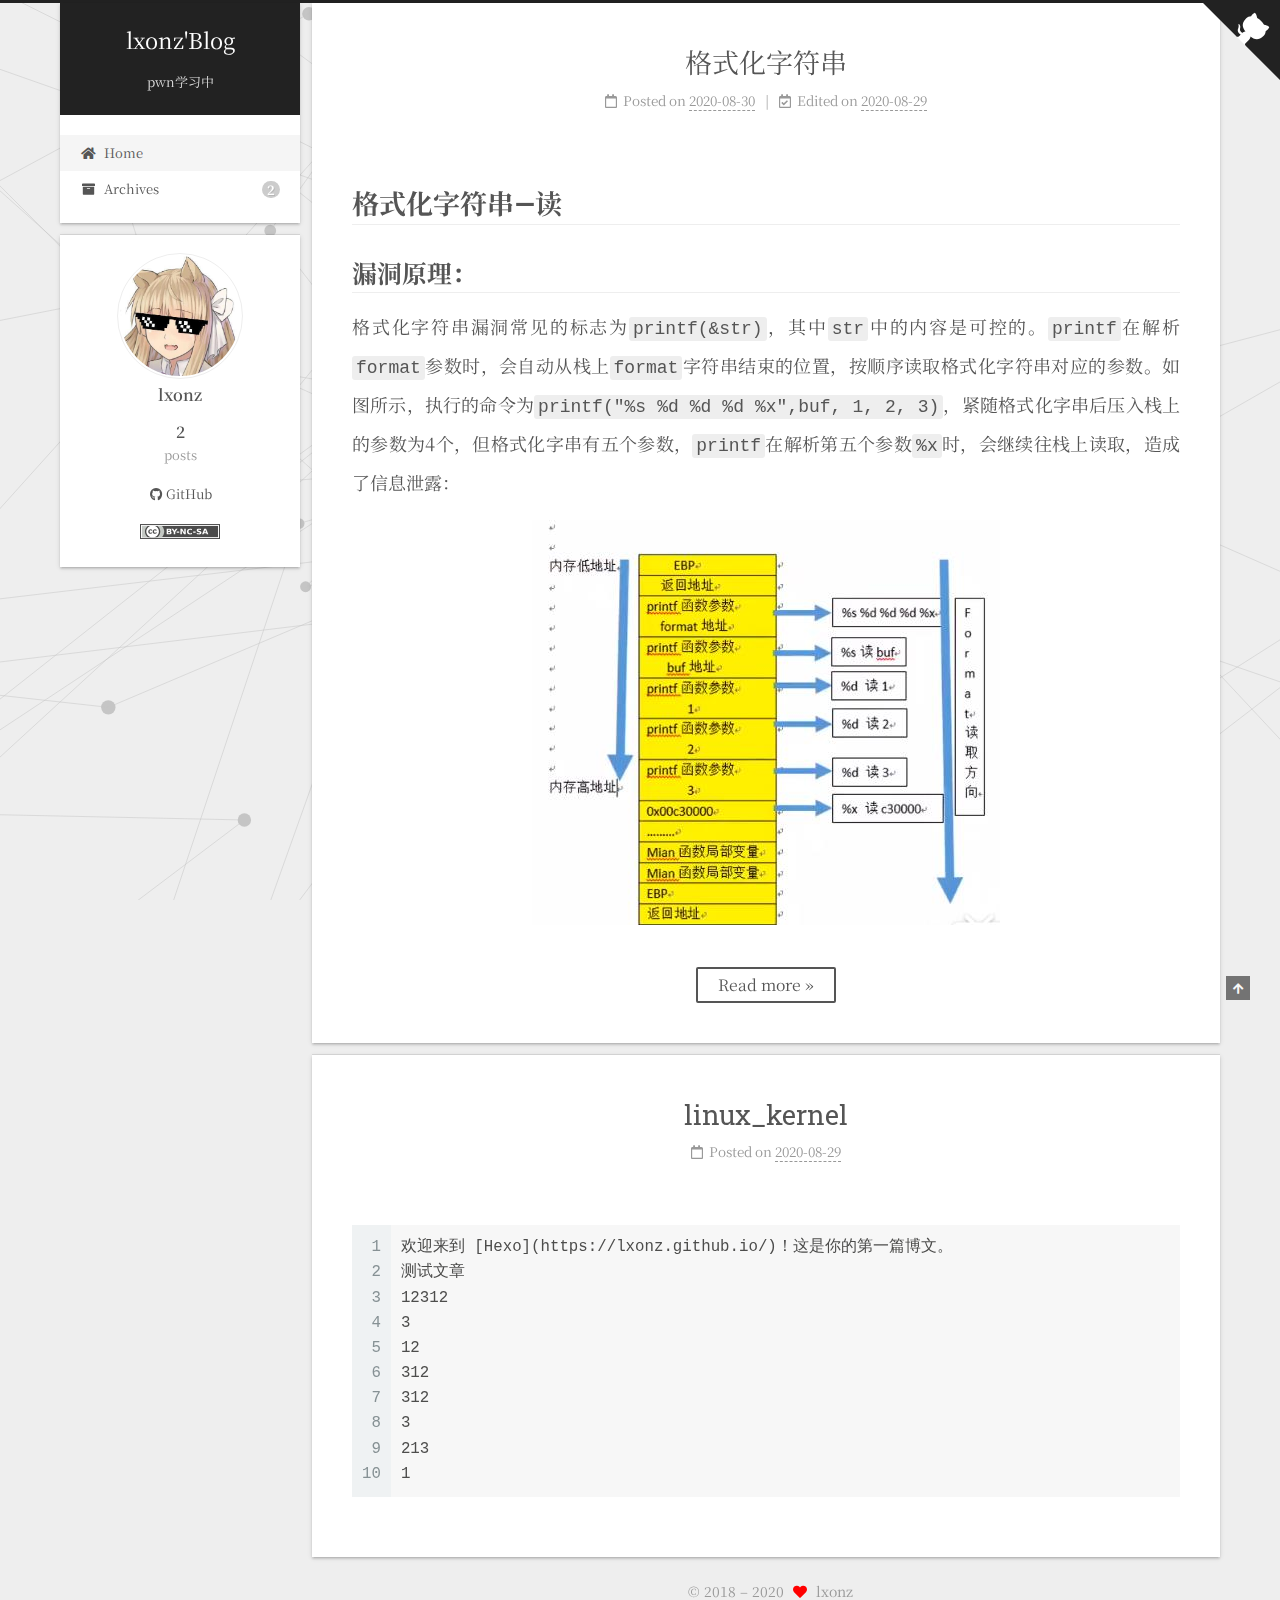
==== index.html @ 4bbb8d9d "Site updated: 2020-08-29 18:21:33" ====
<!DOCTYPE html>
<html lang="en">
<head>
  <meta charset="UTF-8">
<meta name="viewport" content="width=device-width, initial-scale=1, maximum-scale=2">
<meta name="theme-color" content="#222">
<meta name="generator" content="Hexo 5.1.1">
  <link rel="apple-touch-icon" sizes="180x180" href="/images/apple-touch-icon-next.png">
  <link rel="icon" type="image/png" sizes="32x32" href="/images/favicon-32x32-next.png">
  <link rel="icon" type="image/png" sizes="16x16" href="/images/favicon-16x16-next.png">
  <link rel="mask-icon" href="/images/logo.svg" color="#222">

<link rel="stylesheet" href="/css/main.css">

<link rel="stylesheet" href="https://fonts.loli.net/css?family=Noto Serif SC:300,300italic,400,400italic,700,700italic|Roboto Slab:300,300italic,400,400italic,700,700italic|PT Mono:300,300italic,400,400italic,700,700italic&display=swap&subset=latin,latin-ext">
<link rel="stylesheet" href="/lib/font-awesome/css/all.min.css">

<script id="hexo-configurations">
    var NexT = window.NexT || {};
    var CONFIG = {"hostname":"lxonz.github.io","root":"/","scheme":"Gemini","version":"7.8.0","exturl":false,"sidebar":{"position":"left","display":"post","padding":18,"offset":12,"onmobile":false},"copycode":{"enable":false,"show_result":false,"style":null},"back2top":{"enable":true,"sidebar":false,"scrollpercent":false},"bookmark":{"enable":false,"color":"#222","save":"auto"},"fancybox":false,"mediumzoom":false,"lazyload":false,"pangu":false,"comments":{"style":"tabs","active":null,"storage":true,"lazyload":false,"nav":null},"algolia":{"hits":{"per_page":10},"labels":{"input_placeholder":"Search for Posts","hits_empty":"We didn't find any results for the search: ${query}","hits_stats":"${hits} results found in ${time} ms"}},"localsearch":{"enable":false,"trigger":"auto","top_n_per_article":1,"unescape":false,"preload":false},"motion":{"enable":true,"async":false,"transition":{"post_block":"fadeIn","post_header":"slideDownIn","post_body":"slideDownIn","coll_header":"slideLeftIn","sidebar":"slideUpIn"}}};
  </script>

  <meta property="og:type" content="website">
<meta property="og:title" content="lxonz&#39;Blog">
<meta property="og:url" content="https://lxonz.github.io/index.html">
<meta property="og:site_name" content="lxonz&#39;Blog">
<meta property="og:locale" content="en_US">
<meta property="article:author" content="lxonz">
<meta name="twitter:card" content="summary">

<link rel="canonical" href="https://lxonz.github.io/">


<script id="page-configurations">
  // https://hexo.io/docs/variables.html
  CONFIG.page = {
    sidebar: "",
    isHome : true,
    isPost : false,
    lang   : 'en'
  };
</script>

  <title>lxonz'Blog</title>
  






  <noscript>
  <style>
  .use-motion .brand,
  .use-motion .menu-item,
  .sidebar-inner,
  .use-motion .post-block,
  .use-motion .pagination,
  .use-motion .comments,
  .use-motion .post-header,
  .use-motion .post-body,
  .use-motion .collection-header { opacity: initial; }

  .use-motion .site-title,
  .use-motion .site-subtitle {
    opacity: initial;
    top: initial;
  }

  .use-motion .logo-line-before i { left: initial; }
  .use-motion .logo-line-after i { right: initial; }
  </style>
</noscript>

</head>

<body itemscope itemtype="http://schema.org/WebPage">
  <div class="container use-motion">
    <div class="headband"></div>

    <header class="header" itemscope itemtype="http://schema.org/WPHeader">
      <div class="header-inner"><div class="site-brand-container">
  <div class="site-nav-toggle">
    <div class="toggle" aria-label="Toggle navigation bar">
      <span class="toggle-line toggle-line-first"></span>
      <span class="toggle-line toggle-line-middle"></span>
      <span class="toggle-line toggle-line-last"></span>
    </div>
  </div>

  <div class="site-meta">

    <a href="/" class="brand" rel="start">
      <span class="logo-line-before"><i></i></span>
      <h1 class="site-title">lxonz'Blog</h1>
      <span class="logo-line-after"><i></i></span>
    </a>
      <p class="site-subtitle" itemprop="description">pwn学习中</p>
  </div>

  <div class="site-nav-right">
    <div class="toggle popup-trigger">
    </div>
  </div>
</div>




<nav class="site-nav">
  <ul id="menu" class="main-menu menu">
        <li class="menu-item menu-item-home">

    <a href="/" rel="section"><i class="fa fa-home fa-fw"></i>Home</a>

  </li>
        <li class="menu-item menu-item-archives">

    <a href="/archives/" rel="section"><i class="fa fa-archive fa-fw"></i>Archives<span class="badge">2</span></a>

  </li>
  </ul>
</nav>




</div>
    </header>

    
  <div class="back-to-top">
    <i class="fa fa-arrow-up"></i>
    <span>0%</span>
  </div>
  <div class="reading-progress-bar"></div>

  <a href="https://github.com/lxonz" class="github-corner" title="Follow me on GitHub" aria-label="Follow me on GitHub" rel="noopener" target="_blank"><svg width="80" height="80" viewBox="0 0 250 250" aria-hidden="true"><path d="M0,0 L115,115 L130,115 L142,142 L250,250 L250,0 Z"></path><path d="M128.3,109.0 C113.8,99.7 119.0,89.6 119.0,89.6 C122.0,82.7 120.5,78.6 120.5,78.6 C119.2,72.0 123.4,76.3 123.4,76.3 C127.3,80.9 125.5,87.3 125.5,87.3 C122.9,97.6 130.6,101.9 134.4,103.2" fill="currentColor" style="transform-origin: 130px 106px;" class="octo-arm"></path><path d="M115.0,115.0 C114.9,115.1 118.7,116.5 119.8,115.4 L133.7,101.6 C136.9,99.2 139.9,98.4 142.2,98.6 C133.8,88.0 127.5,74.4 143.8,58.0 C148.5,53.4 154.0,51.2 159.7,51.0 C160.3,49.4 163.2,43.6 171.4,40.1 C171.4,40.1 176.1,42.5 178.8,56.2 C183.1,58.6 187.2,61.8 190.9,65.4 C194.5,69.0 197.7,73.2 200.1,77.6 C213.8,80.2 216.3,84.9 216.3,84.9 C212.7,93.1 206.9,96.0 205.4,96.6 C205.1,102.4 203.0,107.8 198.3,112.5 C181.9,128.9 168.3,122.5 157.7,114.1 C157.9,116.9 156.7,120.9 152.7,124.9 L141.0,136.5 C139.8,137.7 141.6,141.9 141.8,141.8 Z" fill="currentColor" class="octo-body"></path></svg></a>


    <main class="main">
      <div class="main-inner">
        <div class="content-wrap">
          

          <div class="content index posts-expand">
            
      
  
  
  <article itemscope itemtype="http://schema.org/Article" class="post-block" lang="en">
    <link itemprop="mainEntityOfPage" href="https://lxonz.github.io/2020/08/30/%E6%A0%BC%E5%BC%8F%E5%8C%96%E5%AD%97%E7%AC%A6%E4%B8%B2/">

    <span hidden itemprop="author" itemscope itemtype="http://schema.org/Person">
      <meta itemprop="image" content="/images/lxonz.png">
      <meta itemprop="name" content="lxonz">
      <meta itemprop="description" content="">
    </span>

    <span hidden itemprop="publisher" itemscope itemtype="http://schema.org/Organization">
      <meta itemprop="name" content="lxonz'Blog">
    </span>
      <header class="post-header">
        <h2 class="post-title" itemprop="name headline">
          
            <a href="/2020/08/30/%E6%A0%BC%E5%BC%8F%E5%8C%96%E5%AD%97%E7%AC%A6%E4%B8%B2/" class="post-title-link" itemprop="url">格式化字符串</a>
        </h2>

        <div class="post-meta">
            <span class="post-meta-item">
              <span class="post-meta-item-icon">
                <i class="far fa-calendar"></i>
              </span>
              <span class="post-meta-item-text">Posted on</span>

              <time title="Created: 2020-08-30 03:29:11" itemprop="dateCreated datePublished" datetime="2020-08-30T03:29:11+08:00">2020-08-30</time>
            </span>
              <span class="post-meta-item">
                <span class="post-meta-item-icon">
                  <i class="far fa-calendar-check"></i>
                </span>
                <span class="post-meta-item-text">Edited on</span>
                <time title="Modified: 2020-08-29 18:19:41" itemprop="dateModified" datetime="2020-08-29T18:19:41+08:00">2020-08-29</time>
              </span>

          

        </div>
      </header>

    
    
    
    <div class="post-body" itemprop="articleBody">

      
          <h1 id="格式化字符串—读"><a href="#格式化字符串—读" class="headerlink" title="格式化字符串—读"></a>格式化字符串—读</h1><h2 id="漏洞原理："><a href="#漏洞原理：" class="headerlink" title="漏洞原理："></a>漏洞原理：</h2><p>格式化字符串漏洞常见的标志为<code>printf(&amp;str)</code>，其中<code>str</code>中的内容是可控的。<code>printf</code>在解析<code>format</code>参数时，会自动从栈上<code>format</code>字符串结束的位置，按顺序读取格式化字符串对应的参数。如图所示，执行的命令为<code>printf(&quot;%s %d %d %d %x&quot;,buf, 1, 2, 3)</code>，紧随格式化字串后压入栈上的参数为4个，但格式化字串有五个参数，<code>printf</code>在解析第五个参数<code>%x</code>时，会继续往栈上读取，造成了信息泄露：</p>
<img src="/2020/08/30/%E6%A0%BC%E5%BC%8F%E5%8C%96%E5%AD%97%E7%AC%A6%E4%B8%B2/tupian.jpg" class title="This is an test image">
          <!--noindex-->
            <div class="post-button">
              <a class="btn" href="/2020/08/30/%E6%A0%BC%E5%BC%8F%E5%8C%96%E5%AD%97%E7%AC%A6%E4%B8%B2/#more" rel="contents">
                Read more &raquo;
              </a>
            </div>
          <!--/noindex-->
        
      
    </div>

    
    
    
      <footer class="post-footer">
        <div class="post-eof"></div>
      </footer>
  </article>
  
  
  

      
  
  
  <article itemscope itemtype="http://schema.org/Article" class="post-block" lang="en">
    <link itemprop="mainEntityOfPage" href="https://lxonz.github.io/2020/08/29/linux-kernel/">

    <span hidden itemprop="author" itemscope itemtype="http://schema.org/Person">
      <meta itemprop="image" content="/images/lxonz.png">
      <meta itemprop="name" content="lxonz">
      <meta itemprop="description" content="">
    </span>

    <span hidden itemprop="publisher" itemscope itemtype="http://schema.org/Organization">
      <meta itemprop="name" content="lxonz'Blog">
    </span>
      <header class="post-header">
        <h2 class="post-title" itemprop="name headline">
          
            <a href="/2020/08/29/linux-kernel/" class="post-title-link" itemprop="url">linux_kernel</a>
        </h2>

        <div class="post-meta">
            <span class="post-meta-item">
              <span class="post-meta-item-icon">
                <i class="far fa-calendar"></i>
              </span>
              <span class="post-meta-item-text">Posted on</span>
              

              <time title="Created: 2020-08-29 03:29:11 / Modified: 16:02:28" itemprop="dateCreated datePublished" datetime="2020-08-29T03:29:11+08:00">2020-08-29</time>
            </span>

          

        </div>
      </header>

    
    
    
    <div class="post-body" itemprop="articleBody">

      
          <figure class="highlight plain"><table><tr><td class="gutter"><pre><span class="line">1</span><br><span class="line">2</span><br><span class="line">3</span><br><span class="line">4</span><br><span class="line">5</span><br><span class="line">6</span><br><span class="line">7</span><br><span class="line">8</span><br><span class="line">9</span><br><span class="line">10</span><br></pre></td><td class="code"><pre><span class="line">欢迎来到 [Hexo](https:&#x2F;&#x2F;lxonz.github.io&#x2F;)！这是你的第一篇博文。</span><br><span class="line">测试文章</span><br><span class="line">12312</span><br><span class="line">3</span><br><span class="line">12</span><br><span class="line">312</span><br><span class="line">312</span><br><span class="line">3</span><br><span class="line">213</span><br><span class="line">1</span><br></pre></td></tr></table></figure>


      
    </div>

    
    
    
      <footer class="post-footer">
        <div class="post-eof"></div>
      </footer>
  </article>
  
  
  


  



          </div>
          

<script>
  window.addEventListener('tabs:register', () => {
    let { activeClass } = CONFIG.comments;
    if (CONFIG.comments.storage) {
      activeClass = localStorage.getItem('comments_active') || activeClass;
    }
    if (activeClass) {
      let activeTab = document.querySelector(`a[href="#comment-${activeClass}"]`);
      if (activeTab) {
        activeTab.click();
      }
    }
  });
  if (CONFIG.comments.storage) {
    window.addEventListener('tabs:click', event => {
      if (!event.target.matches('.tabs-comment .tab-content .tab-pane')) return;
      let commentClass = event.target.classList[1];
      localStorage.setItem('comments_active', commentClass);
    });
  }
</script>

        </div>
          
  
  <div class="toggle sidebar-toggle">
    <span class="toggle-line toggle-line-first"></span>
    <span class="toggle-line toggle-line-middle"></span>
    <span class="toggle-line toggle-line-last"></span>
  </div>

  <aside class="sidebar">
    <div class="sidebar-inner">

      <ul class="sidebar-nav motion-element">
        <li class="sidebar-nav-toc">
          Table of Contents
        </li>
        <li class="sidebar-nav-overview">
          Overview
        </li>
      </ul>

      <!--noindex-->
      <div class="post-toc-wrap sidebar-panel">
      </div>
      <!--/noindex-->

      <div class="site-overview-wrap sidebar-panel">
        <div class="site-author motion-element" itemprop="author" itemscope itemtype="http://schema.org/Person">
    <img class="site-author-image" itemprop="image" alt="lxonz"
      src="/images/lxonz.png">
  <p class="site-author-name" itemprop="name">lxonz</p>
  <div class="site-description" itemprop="description"></div>
</div>
<div class="site-state-wrap motion-element">
  <nav class="site-state">
      <div class="site-state-item site-state-posts">
          <a href="/archives/">
        
          <span class="site-state-item-count">2</span>
          <span class="site-state-item-name">posts</span>
        </a>
      </div>
  </nav>
</div>
  <div class="links-of-author motion-element">
      <span class="links-of-author-item">
        <a href="https://github.com/lxonz" title="GitHub → https:&#x2F;&#x2F;github.com&#x2F;lxonz" rel="noopener" target="_blank"><i class="fab fa-github fa-fw"></i>GitHub</a>
      </span>
  </div>
  <div class="cc-license motion-element" itemprop="license">
    <a href="https://creativecommons.org/licenses/by-nc-sa/4.0/" class="cc-opacity" rel="noopener" target="_blank"><img src="/images/cc-by-nc-sa.svg" alt="Creative Commons"></a>
  </div>



      </div>

    </div>
  </aside>
  <div id="sidebar-dimmer"></div>


      </div>
    </main>

    <footer class="footer">
      <div class="footer-inner">
        

        

<div class="copyright">
  
  &copy; 2018 – 
  <span itemprop="copyrightYear">2020</span>
  <span class="with-love">
    <i class="fa fa-heart"></i>
  </span>
  <span class="author" itemprop="copyrightHolder">lxonz</span>
</div>

        








      </div>
    </footer>
  </div>

  
  <script src="/lib/anime.min.js"></script>
  <script src="/lib/velocity/velocity.min.js"></script>
  <script src="/lib/velocity/velocity.ui.min.js"></script>

<script src="/js/utils.js"></script>

<script src="/js/motion.js"></script>


<script src="/js/schemes/pisces.js"></script>


<script src="/js/next-boot.js"></script>


  <script defer src="/lib/three/three.min.js"></script>
    <script defer src="/lib/three/canvas_lines.min.js"></script>


  















  

  

</body>
</html>
---- css/main.css ----
:root {
  --body-bg-color: #eee;
  --content-bg-color: #fff;
  --card-bg-color: #f5f5f5;
  --text-color: #555;
  --blockquote-color: #666;
  --link-color: #555;
  --link-hover-color: #222;
  --brand-color: #fff;
  --brand-hover-color: #fff;
  --table-row-odd-bg-color: #f9f9f9;
  --table-row-hover-bg-color: #f5f5f5;
  --menu-item-bg-color: #f5f5f5;
  --btn-default-bg: #fff;
  --btn-default-color: #555;
  --btn-default-border-color: #555;
  --btn-default-hover-bg: #222;
  --btn-default-hover-color: #fff;
  --btn-default-hover-border-color: #222;
}
html {
  line-height: 1.15; /* 1 */
  -webkit-text-size-adjust: 100%; /* 2 */
}
body {
  margin: 0;
}
main {
  display: block;
}
h1 {
  font-size: 2em;
  margin: 0.67em 0;
}
hr {
  box-sizing: content-box; /* 1 */
  height: 0; /* 1 */
  overflow: visible; /* 2 */
}
pre {
  font-family: monospace, monospace; /* 1 */
  font-size: 1em; /* 2 */
}
a {
  background: transparent;
}
abbr[title] {
  border-bottom: none; /* 1 */
  text-decoration: underline; /* 2 */
  text-decoration: underline dotted; /* 2 */
}
b,
strong {
  font-weight: bolder;
}
code,
kbd,
samp {
  font-family: monospace, monospace; /* 1 */
  font-size: 1em; /* 2 */
}
small {
  font-size: 80%;
}
sub,
sup {
  font-size: 75%;
  line-height: 0;
  position: relative;
  vertical-align: baseline;
}
sub {
  bottom: -0.25em;
}
sup {
  top: -0.5em;
}
img {
  border-style: none;
}
button,
input,
optgroup,
select,
textarea {
  font-family: inherit; /* 1 */
  font-size: 100%; /* 1 */
  line-height: 1.15; /* 1 */
  margin: 0; /* 2 */
}
button,
input {
/* 1 */
  overflow: visible;
}
button,
select {
/* 1 */
  text-transform: none;
}
button,
[type='button'],
[type='reset'],
[type='submit'] {
  -webkit-appearance: button;
}
button::-moz-focus-inner,
[type='button']::-moz-focus-inner,
[type='reset']::-moz-focus-inner,
[type='submit']::-moz-focus-inner {
  border-style: none;
  padding: 0;
}
button:-moz-focusring,
[type='button']:-moz-focusring,
[type='reset']:-moz-focusring,
[type='submit']:-moz-focusring {
  outline: 1px dotted ButtonText;
}
fieldset {
  padding: 0.35em 0.75em 0.625em;
}
legend {
  box-sizing: border-box; /* 1 */
  color: inherit; /* 2 */
  display: table; /* 1 */
  max-width: 100%; /* 1 */
  padding: 0; /* 3 */
  white-space: normal; /* 1 */
}
progress {
  vertical-align: baseline;
}
textarea {
  overflow: auto;
}
[type='checkbox'],
[type='radio'] {
  box-sizing: border-box; /* 1 */
  padding: 0; /* 2 */
}
[type='number']::-webkit-inner-spin-button,
[type='number']::-webkit-outer-spin-button {
  height: auto;
}
[type='search'] {
  outline-offset: -2px; /* 2 */
  -webkit-appearance: textfield; /* 1 */
}
[type='search']::-webkit-search-decoration {
  -webkit-appearance: none;
}
::-webkit-file-upload-button {
  font: inherit; /* 2 */
  -webkit-appearance: button; /* 1 */
}
details {
  display: block;
}
summary {
  display: list-item;
}
template {
  display: none;
}
[hidden] {
  display: none;
}
::selection {
  background: #262a30;
  color: #eee;
}
html,
body {
  height: 100%;
}
body {
  background: var(--body-bg-color);
  color: var(--text-color);
  font-family: 'Noto Serif SC', "PingFang SC", "Microsoft YaHei", sans-serif;
  font-size: 1em;
  line-height: 2;
}
@media (max-width: 991px) {
  body {
    padding-left: 0 !important;
    padding-right: 0 !important;
  }
}
h1,
h2,
h3,
h4,
h5,
h6 {
  font-family: 'Roboto Slab', 'Noto Serif SC', "PingFang SC", "Microsoft YaHei", sans-serif;
  font-weight: bold;
  line-height: 1.5;
  margin: 20px 0 15px;
}
h1 {
  font-size: 1.5em;
}
h2 {
  font-size: 1.375em;
}
h3 {
  font-size: 1.25em;
}
h4 {
  font-size: 1.125em;
}
h5 {
  font-size: 1em;
}
h6 {
  font-size: 0.875em;
}
p {
  margin: 0 0 20px 0;
}
a,
span.exturl {
  border-bottom: 1px solid #999;
  color: var(--link-color);
  outline: 0;
  text-decoration: none;
  overflow-wrap: break-word;
  word-wrap: break-word;
  cursor: pointer;
}
a:hover,
span.exturl:hover {
  border-bottom-color: var(--link-hover-color);
  color: var(--link-hover-color);
}
iframe,
img,
video {
  display: block;
  margin-left: auto;
  margin-right: auto;
  max-width: 100%;
}
hr {
  background-image: repeating-linear-gradient(-45deg, #ddd, #ddd 4px, transparent 4px, transparent 8px);
  border: 0;
  height: 3px;
  margin: 40px 0;
}
blockquote {
  border-left: 4px solid #ddd;
  color: var(--blockquote-color);
  margin: 0;
  padding: 0 15px;
}
blockquote cite::before {
  content: '-';
  padding: 0 5px;
}
dt {
  font-weight: bold;
}
dd {
  margin: 0;
  padding: 0;
}
kbd {
  background-color: #f5f5f5;
  background-image: linear-gradient(#eee, #fff, #eee);
  border: 1px solid #ccc;
  border-radius: 0.2em;
  box-shadow: 0.1em 0.1em 0.2em rgba(0,0,0,0.1);
  color: #555;
  font-family: inherit;
  padding: 0.1em 0.3em;
  white-space: nowrap;
}
.table-container {
  overflow: auto;
}
table {
  border-collapse: collapse;
  border-spacing: 0;
  font-size: 0.875em;
  margin: 0 0 20px 0;
  width: 100%;
}
tbody tr:nth-of-type(odd) {
  background: var(--table-row-odd-bg-color);
}
tbody tr:hover {
  background: var(--table-row-hover-bg-color);
}
caption,
th,
td {
  font-weight: normal;
  padding: 8px;
  vertical-align: middle;
}
th,
td {
  border: 1px solid #ddd;
  border-bottom: 3px solid #ddd;
}
th {
  font-weight: 700;
  padding-bottom: 10px;
}
td {
  border-bottom-width: 1px;
}
.btn {
  background: var(--btn-default-bg);
  border: 2px solid var(--btn-default-border-color);
  border-radius: 2px;
  color: var(--btn-default-color);
  display: inline-block;
  font-size: 0.875em;
  line-height: 2;
  padding: 0 20px;
  text-decoration: none;
  transition-property: background-color;
  transition-delay: 0s;
  transition-duration: 0.2s;
  transition-timing-function: ease-in-out;
}
.btn:hover {
  background: var(--btn-default-hover-bg);
  border-color: var(--btn-default-hover-border-color);
  color: var(--btn-default-hover-color);
}
.btn + .btn {
  margin: 0 0 8px 8px;
}
.btn .fa-fw {
  text-align: left;
  width: 1.285714285714286em;
}
.toggle {
  line-height: 0;
}
.toggle .toggle-line {
  background: #fff;
  display: inline-block;
  height: 2px;
  left: 0;
  position: relative;
  top: 0;
  transition: all 0.4s;
  vertical-align: top;
  width: 100%;
}
.toggle .toggle-line:not(:first-child) {
  margin-top: 3px;
}
.toggle.toggle-arrow .toggle-line-first {
  left: 50%;
  top: 2px;
  transform: rotate(45deg);
  width: 50%;
}
.toggle.toggle-arrow .toggle-line-middle {
  left: 2px;
  width: 90%;
}
.toggle.toggle-arrow .toggle-line-last {
  left: 50%;
  top: -2px;
  transform: rotate(-45deg);
  width: 50%;
}
.toggle.toggle-close .toggle-line-first {
  transform: rotate(-45deg);
  top: 5px;
}
.toggle.toggle-close .toggle-line-middle {
  opacity: 0;
}
.toggle.toggle-close .toggle-line-last {
  transform: rotate(45deg);
  top: -5px;
}
.highlight,
pre {
  background: #f7f7f7;
  color: #4d4d4c;
  line-height: 1.6;
  margin: 0 auto 20px;
}
pre,
code {
  font-family: 'PT Mono', consolas, Menlo, monospace, "PingFang SC", "Microsoft YaHei";
}
code {
  background: #eee;
  border-radius: 3px;
  color: #555;
  padding: 2px 4px;
  overflow-wrap: break-word;
  word-wrap: break-word;
}
.highlight *::selection {
  background: #d6d6d6;
}
.highlight pre {
  border: 0;
  margin: 0;
  padding: 10px 0;
}
.highlight table {
  border: 0;
  margin: 0;
  width: auto;
}
.highlight td {
  border: 0;
  padding: 0;
}
.highlight figcaption {
  background: #eff2f3;
  color: #4d4d4c;
  display: flex;
  font-size: 0.875em;
  justify-content: space-between;
  line-height: 1.2;
  padding: 0.5em;
}
.highlight figcaption a {
  color: #4d4d4c;
}
.highlight figcaption a:hover {
  border-bottom-color: #4d4d4c;
}
.highlight .gutter {
  -moz-user-select: none;
  -ms-user-select: none;
  -webkit-user-select: none;
  user-select: none;
}
.highlight .gutter pre {
  background: #eff2f3;
  color: #869194;
  padding-left: 10px;
  padding-right: 10px;
  text-align: right;
}
.highlight .code pre {
  background: #f7f7f7;
  padding-left: 10px;
  width: 100%;
}
.gist table {
  width: auto;
}
.gist table td {
  border: 0;
}
pre {
  overflow: auto;
  padding: 10px;
}
pre code {
  background: none;
  color: #4d4d4c;
  font-size: 0.875em;
  padding: 0;
  text-shadow: none;
}
pre .deletion {
  background: #fdd;
}
pre .addition {
  background: #dfd;
}
pre .meta {
  color: #eab700;
  -moz-user-select: none;
  -ms-user-select: none;
  -webkit-user-select: none;
  user-select: none;
}
pre .comment {
  color: #8e908c;
}
pre .variable,
pre .attribute,
pre .tag,
pre .name,
pre .regexp,
pre .ruby .constant,
pre .xml .tag .title,
pre .xml .pi,
pre .xml .doctype,
pre .html .doctype,
pre .css .id,
pre .css .class,
pre .css .pseudo {
  color: #c82829;
}
pre .number,
pre .preprocessor,
pre .built_in,
pre .builtin-name,
pre .literal,
pre .params,
pre .constant,
pre .command {
  color: #f5871f;
}
pre .ruby .class .title,
pre .css .rules .attribute,
pre .string,
pre .symbol,
pre .value,
pre .inheritance,
pre .header,
pre .ruby .symbol,
pre .xml .cdata,
pre .special,
pre .formula {
  color: #718c00;
}
pre .title,
pre .css .hexcolor {
  color: #3e999f;
}
pre .function,
pre .python .decorator,
pre .python .title,
pre .ruby .function .title,
pre .ruby .title .keyword,
pre .perl .sub,
pre .javascript .title,
pre .coffeescript .title {
  color: #4271ae;
}
pre .keyword,
pre .javascript .function {
  color: #8959a8;
}
.blockquote-center {
  border-left: none;
  margin: 40px 0;
  padding: 0;
  position: relative;
  text-align: center;
}
.blockquote-center .fa {
  display: block;
  opacity: 0.6;
  position: absolute;
  width: 100%;
}
.blockquote-center .fa-quote-left {
  border-top: 1px solid #ccc;
  text-align: left;
  top: -20px;
}
.blockquote-center .fa-quote-right {
  border-bottom: 1px solid #ccc;
  text-align: right;
  bottom: -20px;
}
.blockquote-center p,
.blockquote-center div {
  text-align: center;
}
.post-body .group-picture img {
  margin: 0 auto;
  padding: 0 3px;
}
.group-picture-row {
  margin-bottom: 6px;
  overflow: hidden;
}
.group-picture-column {
  float: left;
  margin-bottom: 10px;
}
.post-body .label {
  color: #555;
  display: inline;
  padding: 0 2px;
}
.post-body .label.default {
  background: #f0f0f0;
}
.post-body .label.primary {
  background: #efe6f7;
}
.post-body .label.info {
  background: #e5f2f8;
}
.post-body .label.success {
  background: #e7f4e9;
}
.post-body .label.warning {
  background: #fcf6e1;
}
.post-body .label.danger {
  background: #fae8eb;
}
.post-body .tabs {
  margin-bottom: 20px;
}
.post-body .tabs,
.tabs-comment {
  display: block;
  padding-top: 10px;
  position: relative;
}
.post-body .tabs ul.nav-tabs,
.tabs-comment ul.nav-tabs {
  display: flex;
  flex-wrap: wrap;
  margin: 0;
  margin-bottom: -1px;
  padding: 0;
}
@media (max-width: 413px) {
  .post-body .tabs ul.nav-tabs,
  .tabs-comment ul.nav-tabs {
    display: block;
    margin-bottom: 5px;
  }
}
.post-body .tabs ul.nav-tabs li.tab,
.tabs-comment ul.nav-tabs li.tab {
  border-bottom: 1px solid #ddd;
  border-left: 1px solid transparent;
  border-right: 1px solid transparent;
  border-top: 3px solid transparent;
  flex-grow: 1;
  list-style-type: none;
  border-radius: 0 0 0 0;
}
@media (max-width: 413px) {
  .post-body .tabs ul.nav-tabs li.tab,
  .tabs-comment ul.nav-tabs li.tab {
    border-bottom: 1px solid transparent;
    border-left: 3px solid transparent;
    border-right: 1px solid transparent;
    border-top: 1px solid transparent;
  }
}
@media (max-width: 413px) {
  .post-body .tabs ul.nav-tabs li.tab,
  .tabs-comment ul.nav-tabs li.tab {
    border-radius: 0;
  }
}
.post-body .tabs ul.nav-tabs li.tab a,
.tabs-comment ul.nav-tabs li.tab a {
  border-bottom: initial;
  display: block;
  line-height: 1.8;
  outline: 0;
  padding: 0.25em 0.75em;
  text-align: center;
  transition-delay: 0s;
  transition-duration: 0.2s;
  transition-timing-function: ease-out;
}
.post-body .tabs ul.nav-tabs li.tab a i,
.tabs-comment ul.nav-tabs li.tab a i {
  width: 1.285714285714286em;
}
.post-body .tabs ul.nav-tabs li.tab.active,
.tabs-comment ul.nav-tabs li.tab.active {
  border-bottom: 1px solid transparent;
  border-left: 1px solid #ddd;
  border-right: 1px solid #ddd;
  border-top: 3px solid #fc6423;
}
@media (max-width: 413px) {
  .post-body .tabs ul.nav-tabs li.tab.active,
  .tabs-comment ul.nav-tabs li.tab.active {
    border-bottom: 1px solid #ddd;
    border-left: 3px solid #fc6423;
    border-right: 1px solid #ddd;
    border-top: 1px solid #ddd;
  }
}
.post-body .tabs ul.nav-tabs li.tab.active a,
.tabs-comment ul.nav-tabs li.tab.active a {
  color: var(--link-color);
  cursor: default;
}
.post-body .tabs .tab-content .tab-pane,
.tabs-comment .tab-content .tab-pane {
  border: 1px solid #ddd;
  border-top: 0;
  padding: 20px 20px 0 20px;
  border-radius: 0;
}
.post-body .tabs .tab-content .tab-pane:not(.active),
.tabs-comment .tab-content .tab-pane:not(.active) {
  display: none;
}
.post-body .tabs .tab-content .tab-pane.active,
.tabs-comment .tab-content .tab-pane.active {
  display: block;
}
.post-body .tabs .tab-content .tab-pane.active:nth-of-type(1),
.tabs-comment .tab-content .tab-pane.active:nth-of-type(1) {
  border-radius: 0 0 0 0;
}
@media (max-width: 413px) {
  .post-body .tabs .tab-content .tab-pane.active:nth-of-type(1),
  .tabs-comment .tab-content .tab-pane.active:nth-of-type(1) {
    border-radius: 0;
  }
}
.post-body .note {
  border-radius: 3px;
  margin-bottom: 20px;
  padding: 1em;
  position: relative;
  border: 1px solid #eee;
  border-left-width: 5px;
}
.post-body .note h2,
.post-body .note h3,
.post-body .note h4,
.post-body .note h5,
.post-body .note h6 {
  margin-top: 0;
  border-bottom: initial;
  margin-bottom: 0;
  padding-top: 0;
}
.post-body .note p:first-child,
.post-body .note ul:first-child,
.post-body .note ol:first-child,
.post-body .note table:first-child,
.post-body .note pre:first-child,
.post-body .note blockquote:first-child,
.post-body .note img:first-child {
  margin-top: 0;
}
.post-body .note p:last-child,
.post-body .note ul:last-child,
.post-body .note ol:last-child,
.post-body .note table:last-child,
.post-body .note pre:last-child,
.post-body .note blockquote:last-child,
.post-body .note img:last-child {
  margin-bottom: 0;
}
.post-body .note.default {
  border-left-color: #777;
}
.post-body .note.default h2,
.post-body .note.default h3,
.post-body .note.default h4,
.post-body .note.default h5,
.post-body .note.default h6 {
  color: #777;
}
.post-body .note.primary {
  border-left-color: #6f42c1;
}
.post-body .note.primary h2,
.post-body .note.primary h3,
.post-body .note.primary h4,
.post-body .note.primary h5,
.post-body .note.primary h6 {
  color: #6f42c1;
}
.post-body .note.info {
  border-left-color: #428bca;
}
.post-body .note.info h2,
.post-body .note.info h3,
.post-body .note.info h4,
.post-body .note.info h5,
.post-body .note.info h6 {
  color: #428bca;
}
.post-body .note.success {
  border-left-color: #5cb85c;
}
.post-body .note.success h2,
.post-body .note.success h3,
.post-body .note.success h4,
.post-body .note.success h5,
.post-body .note.success h6 {
  color: #5cb85c;
}
.post-body .note.warning {
  border-left-color: #f0ad4e;
}
.post-body .note.warning h2,
.post-body .note.warning h3,
.post-body .note.warning h4,
.post-body .note.warning h5,
.post-body .note.warning h6 {
  color: #f0ad4e;
}
.post-body .note.danger {
  border-left-color: #d9534f;
}
.post-body .note.danger h2,
.post-body .note.danger h3,
.post-body .note.danger h4,
.post-body .note.danger h5,
.post-body .note.danger h6 {
  color: #d9534f;
}
.pagination .prev,
.pagination .next,
.pagination .page-number,
.pagination .space {
  display: inline-block;
  margin: 0 10px;
  padding: 0 11px;
  position: relative;
  top: -1px;
}
@media (max-width: 767px) {
  .pagination .prev,
  .pagination .next,
  .pagination .page-number,
  .pagination .space {
    margin: 0 5px;
  }
}
.pagination {
  border-top: 1px solid #eee;
  margin: 120px 0 0;
  text-align: center;
}
.pagination .prev,
.pagination .next,
.pagination .page-number {
  border-bottom: 0;
  border-top: 1px solid #eee;
  transition-property: border-color;
  transition-delay: 0s;
  transition-duration: 0.2s;
  transition-timing-function: ease-in-out;
}
.pagination .prev:hover,
.pagination .next:hover,
.pagination .page-number:hover {
  border-top-color: #222;
}
.pagination .space {
  margin: 0;
  padding: 0;
}
.pagination .prev {
  margin-left: 0;
}
.pagination .next {
  margin-right: 0;
}
.pagination .page-number.current {
  background: #ccc;
  border-top-color: #ccc;
  color: #fff;
}
@media (max-width: 767px) {
  .pagination {
    border-top: none;
  }
  .pagination .prev,
  .pagination .next,
  .pagination .page-number {
    border-bottom: 1px solid #eee;
    border-top: 0;
    margin-bottom: 10px;
    padding: 0 10px;
  }
  .pagination .prev:hover,
  .pagination .next:hover,
  .pagination .page-number:hover {
    border-bottom-color: #222;
  }
}
.comments {
  margin-top: 60px;
  overflow: hidden;
}
.comment-button-group {
  display: flex;
  flex-wrap: wrap-reverse;
  justify-content: center;
  margin: 1em 0;
}
.comment-button-group .comment-button {
  margin: 0.1em 0.2em;
}
.comment-button-group .comment-button.active {
  background: var(--btn-default-hover-bg);
  border-color: var(--btn-default-hover-border-color);
  color: var(--btn-default-hover-color);
}
.comment-position {
  display: none;
}
.comment-position.active {
  display: block;
}
.tabs-comment {
  background: var(--content-bg-color);
  margin-top: 4em;
  padding-top: 0;
}
.tabs-comment .comments {
  border: 0;
  box-shadow: none;
  margin-top: 0;
  padding-top: 0;
}
.container {
  min-height: 100%;
  position: relative;
}
.main-inner {
  margin: 0 auto;
  width: calc(100% - 20px);
}
@media (min-width: 1200px) {
  .main-inner {
    width: 1160px;
  }
}
@media (min-width: 1600px) {
  .main-inner {
    width: 73%;
  }
}
@media (max-width: 767px) {
  .content-wrap {
    padding: 0 20px;
  }
}
.header {
  background: transparent;
}
.header-inner {
  margin: 0 auto;
  width: calc(100% - 20px);
}
@media (min-width: 1200px) {
  .header-inner {
    width: 1160px;
  }
}
@media (min-width: 1600px) {
  .header-inner {
    width: 73%;
  }
}
.site-brand-container {
  display: flex;
  flex-shrink: 0;
  padding: 0 10px;
}
.headband {
  background: #222;
  height: 3px;
}
.site-meta {
  flex-grow: 1;
  text-align: center;
}
@media (max-width: 767px) {
  .site-meta {
    text-align: center;
  }
}
.brand {
  border-bottom: none;
  color: var(--brand-color);
  display: inline-block;
  line-height: 1.375em;
  padding: 0 40px;
  position: relative;
}
.brand:hover {
  color: var(--brand-hover-color);
}
.site-title {
  font-family: 'Noto Serif SC', "PingFang SC", "Microsoft YaHei", sans-serif;
  font-size: 1.375em;
  font-weight: normal;
  margin: 0;
}
.site-subtitle {
  color: #ddd;
  font-size: 0.8125em;
  margin: 10px 0;
}
.use-motion .brand {
  opacity: 0;
}
.use-motion .site-title,
.use-motion .site-subtitle,
.use-motion .custom-logo-image {
  opacity: 0;
  position: relative;
  top: -10px;
}
.site-nav-toggle,
.site-nav-right {
  display: none;
}
@media (max-width: 767px) {
  .site-nav-toggle,
  .site-nav-right {
    display: flex;
    flex-direction: column;
    justify-content: center;
  }
}
.site-nav-toggle .toggle,
.site-nav-right .toggle {
  color: var(--text-color);
  padding: 10px;
  width: 22px;
}
.site-nav-toggle .toggle .toggle-line,
.site-nav-right .toggle .toggle-line {
  background: var(--text-color);
  border-radius: 1px;
}
.site-nav {
  display: block;
}
@media (max-width: 767px) {
  .site-nav {
    clear: both;
    display: none;
  }
}
.site-nav.site-nav-on {
  display: block;
}
.menu {
  margin-top: 20px;
  padding-left: 0;
  text-align: center;
}
.menu-item {
  display: inline-block;
  list-style: none;
  margin: 0 10px;
}
@media (max-width: 767px) {
  .menu-item {
    display: block;
    margin-top: 10px;
  }
  .menu-item.menu-item-search {
    display: none;
  }
}
.menu-item a,
.menu-item span.exturl {
  border-bottom: 0;
  display: block;
  font-size: 0.8125em;
  transition-property: border-color;
  transition-delay: 0s;
  transition-duration: 0.2s;
  transition-timing-function: ease-in-out;
}
@media (hover: none) {
  .menu-item a:hover,
  .menu-item span.exturl:hover {
    border-bottom-color: transparent !important;
  }
}
.menu-item .fa,
.menu-item .fab,
.menu-item .far,
.menu-item .fas {
  margin-right: 8px;
}
.menu-item .badge {
  display: inline-block;
  font-weight: bold;
  line-height: 1;
  margin-left: 0.35em;
  margin-top: 0.35em;
  text-align: center;
  white-space: nowrap;
}
@media (max-width: 767px) {
  .menu-item .badge {
    float: right;
    margin-left: 0;
  }
}
.menu-item-active a,
.menu .menu-item a:hover,
.menu .menu-item span.exturl:hover {
  background: var(--menu-item-bg-color);
}
.use-motion .menu-item {
  opacity: 0;
}
.github-corner :hover .octo-arm {
  animation: octocat-wave 560ms ease-in-out;
}
.github-corner svg {
  border: 0;
  color: #fff;
  fill: #222;
  position: absolute;
  right: 0;
  top: 0;
  z-index: 1000;
}
@media (max-width: 991px) {
  .github-corner svg {
    color: #222;
    fill: #fff;
  }
  .github-corner .github-corner:hover .octo-arm {
    animation: none;
  }
  .github-corner .github-corner .octo-arm {
    animation: octocat-wave 560ms ease-in-out;
  }
}
@-moz-keyframes octocat-wave {
  0%, 100% {
    transform: rotate(0);
  }
  20%, 60% {
    transform: rotate(-25deg);
  }
  40%, 80% {
    transform: rotate(10deg);
  }
}
@-webkit-keyframes octocat-wave {
  0%, 100% {
    transform: rotate(0);
  }
  20%, 60% {
    transform: rotate(-25deg);
  }
  40%, 80% {
    transform: rotate(10deg);
  }
}
@-o-keyframes octocat-wave {
  0%, 100% {
    transform: rotate(0);
  }
  20%, 60% {
    transform: rotate(-25deg);
  }
  40%, 80% {
    transform: rotate(10deg);
  }
}
@keyframes octocat-wave {
  0%, 100% {
    transform: rotate(0);
  }
  20%, 60% {
    transform: rotate(-25deg);
  }
  40%, 80% {
    transform: rotate(10deg);
  }
}
.sidebar {
  background: #222;
  bottom: 0;
  box-shadow: inset 0 2px 6px #000;
  position: fixed;
  top: 0;
}
@media (max-width: 991px) {
  .sidebar {
    display: none;
  }
}
.sidebar-inner {
  color: #999;
  padding: 18px 10px;
  text-align: center;
}
.cc-license {
  margin-top: 10px;
  text-align: center;
}
.cc-license .cc-opacity {
  border-bottom: none;
  opacity: 0.7;
}
.cc-license .cc-opacity:hover {
  opacity: 0.9;
}
.cc-license img {
  display: inline-block;
}
.site-author-image {
  border: 1px solid #eee;
  display: block;
  margin: 0 auto;
  max-width: 120px;
  padding: 2px;
  border-radius: 50%;
}
.site-author-name {
  color: var(--text-color);
  font-weight: 600;
  margin: 0;
  text-align: center;
}
.site-description {
  color: #999;
  font-size: 0.8125em;
  margin-top: 0;
  text-align: center;
}
.links-of-author {
  margin-top: 15px;
}
.links-of-author a,
.links-of-author span.exturl {
  border-bottom-color: #555;
  display: inline-block;
  font-size: 0.8125em;
  margin-bottom: 10px;
  margin-right: 10px;
  vertical-align: middle;
}
.links-of-author a::before,
.links-of-author span.exturl::before {
  background: #5b144b;
  border-radius: 50%;
  content: ' ';
  display: inline-block;
  height: 4px;
  margin-right: 3px;
  vertical-align: middle;
  width: 4px;
}
.sidebar-button {
  margin-top: 15px;
}
.sidebar-button a {
  border: 1px solid #fc6423;
  border-radius: 4px;
  color: #fc6423;
  display: inline-block;
  padding: 0 15px;
}
.sidebar-button a .fa,
.sidebar-button a .fab,
.sidebar-button a .far,
.sidebar-button a .fas {
  margin-right: 5px;
}
.sidebar-button a:hover {
  background: #fc6423;
  border: 1px solid #fc6423;
  color: #fff;
}
.sidebar-button a:hover .fa,
.sidebar-button a:hover .fab,
.sidebar-button a:hover .far,
.sidebar-button a:hover .fas {
  color: #fff;
}
.links-of-blogroll {
  font-size: 0.8125em;
  margin-top: 10px;
}
.links-of-blogroll-title {
  font-size: 0.875em;
  font-weight: 600;
  margin-top: 0;
}
.links-of-blogroll-list {
  list-style: none;
  margin: 0;
  padding: 0;
}
#sidebar-dimmer {
  display: none;
}
@media (max-width: 767px) {
  #sidebar-dimmer {
    background: #000;
    display: block;
    height: 100%;
    left: 100%;
    opacity: 0;
    position: fixed;
    top: 0;
    width: 100%;
    z-index: 1100;
  }
  .sidebar-active + #sidebar-dimmer {
    opacity: 0.7;
    transform: translateX(-100%);
    transition: opacity 0.5s;
  }
}
.sidebar-nav {
  margin: 0;
  padding-bottom: 20px;
  padding-left: 0;
}
.sidebar-nav li {
  border-bottom: 1px solid transparent;
  color: var(--text-color);
  cursor: pointer;
  display: inline-block;
  font-size: 0.875em;
}
.sidebar-nav li.sidebar-nav-overview {
  margin-left: 10px;
}
.sidebar-nav li:hover {
  color: #fc6423;
}
.sidebar-nav .sidebar-nav-active {
  border-bottom-color: #fc6423;
  color: #fc6423;
}
.sidebar-nav .sidebar-nav-active:hover {
  color: #fc6423;
}
.sidebar-panel {
  display: none;
  overflow-x: hidden;
  overflow-y: auto;
}
.sidebar-panel-active {
  display: block;
}
.sidebar-toggle {
  background: #222;
  bottom: 45px;
  cursor: pointer;
  height: 14px;
  left: 30px;
  padding: 5px;
  position: fixed;
  width: 14px;
  z-index: 1300;
}
@media (max-width: 991px) {
  .sidebar-toggle {
    left: 20px;
    opacity: 0.8;
    display: none;
  }
}
.sidebar-toggle:hover .toggle-line {
  background: #fc6423;
}
.post-toc {
  font-size: 0.875em;
}
.post-toc ol {
  list-style: none;
  margin: 0;
  padding: 0 2px 5px 10px;
  text-align: left;
}
.post-toc ol > ol {
  padding-left: 0;
}
.post-toc ol a {
  transition-property: all;
  transition-delay: 0s;
  transition-duration: 0.2s;
  transition-timing-function: ease-in-out;
}
.post-toc .nav-item {
  line-height: 1.8;
  overflow: hidden;
  text-overflow: ellipsis;
  white-space: nowrap;
}
.post-toc .nav .nav-child {
  display: none;
}
.post-toc .nav .active > .nav-child {
  display: block;
}
.post-toc .nav .active-current > .nav-child {
  display: block;
}
.post-toc .nav .active-current > .nav-child > .nav-item {
  display: block;
}
.post-toc .nav .active > a {
  border-bottom-color: #fc6423;
  color: #fc6423;
}
.post-toc .nav .active-current > a {
  color: #fc6423;
}
.post-toc .nav .active-current > a:hover {
  color: #fc6423;
}
.site-state {
  display: flex;
  justify-content: center;
  line-height: 1.4;
  margin-top: 10px;
  overflow: hidden;
  text-align: center;
  white-space: nowrap;
}
.site-state-item {
  padding: 0 15px;
}
.site-state-item:not(:first-child) {
  border-left: 1px solid #eee;
}
.site-state-item a {
  border-bottom: none;
}
.site-state-item-count {
  display: block;
  font-size: 1em;
  font-weight: 600;
  text-align: center;
}
.site-state-item-name {
  color: #999;
  font-size: 0.8125em;
}
.footer {
  color: #999;
  font-size: 0.875em;
  padding: 20px 0;
}
.footer.footer-fixed {
  bottom: 0;
  left: 0;
  position: absolute;
  right: 0;
}
.footer-inner {
  box-sizing: border-box;
  margin: 0 auto;
  text-align: center;
  width: calc(100% - 20px);
}
@media (min-width: 1200px) {
  .footer-inner {
    width: 1160px;
  }
}
@media (min-width: 1600px) {
  .footer-inner {
    width: 73%;
  }
}
.languages {
  display: inline-block;
  font-size: 1.125em;
  position: relative;
}
.languages .lang-select-label span {
  margin: 0 0.5em;
}
.languages .lang-select {
  height: 100%;
  left: 0;
  opacity: 0;
  position: absolute;
  top: 0;
  width: 100%;
}
.with-love {
  color: #ff0000;
  display: inline-block;
  margin: 0 5px;
  animation: iconAnimate 1.33s ease-in-out infinite;
}
.powered-by,
.theme-info {
  display: inline-block;
}
@-moz-keyframes iconAnimate {
  0%, 100% {
    transform: scale(1);
  }
  10%, 30% {
    transform: scale(0.9);
  }
  20%, 40%, 60%, 80% {
    transform: scale(1.1);
  }
  50%, 70% {
    transform: scale(1.1);
  }
}
@-webkit-keyframes iconAnimate {
  0%, 100% {
    transform: scale(1);
  }
  10%, 30% {
    transform: scale(0.9);
  }
  20%, 40%, 60%, 80% {
    transform: scale(1.1);
  }
  50%, 70% {
    transform: scale(1.1);
  }
}
@-o-keyframes iconAnimate {
  0%, 100% {
    transform: scale(1);
  }
  10%, 30% {
    transform: scale(0.9);
  }
  20%, 40%, 60%, 80% {
    transform: scale(1.1);
  }
  50%, 70% {
    transform: scale(1.1);
  }
}
@keyframes iconAnimate {
  0%, 100% {
    transform: scale(1);
  }
  10%, 30% {
    transform: scale(0.9);
  }
  20%, 40%, 60%, 80% {
    transform: scale(1.1);
  }
  50%, 70% {
    transform: scale(1.1);
  }
}
.back-to-top {
  font-size: 12px;
  text-align: center;
  transition-delay: 0s;
  transition-duration: 0.2s;
  transition-timing-function: ease-in-out;
}
.back-to-top {
  background: #222;
  bottom: -100px;
  box-sizing: border-box;
  color: #fff;
  cursor: pointer;
  left: 30px;
  opacity: 0.6;
  padding: 0 6px;
  position: fixed;
  transition-property: bottom;
  z-index: 1300;
  width: 24px;
}
.back-to-top span {
  display: none;
}
.back-to-top:hover {
  color: #fc6423;
}
.back-to-top.back-to-top-on {
  bottom: 30px;
}
@media (max-width: 991px) {
  .back-to-top {
    left: 20px;
    opacity: 0.8;
  }
}
.reading-progress-bar {
  background: #37c6c0;
  display: block;
  height: 3px;
  left: 0;
  position: fixed;
  width: 0;
  z-index: 1500;
  top: 0;
}
.post-body {
  font-family: 'Noto Serif SC', "PingFang SC", "Microsoft YaHei", sans-serif;
  overflow-wrap: break-word;
  word-wrap: break-word;
}
@media (min-width: 1200px) {
  .post-body {
    font-size: 1.125em;
  }
}
.post-body .exturl .fa {
  font-size: 0.875em;
  margin-left: 4px;
}
.post-body .image-caption,
.post-body .figure .caption {
  color: #999;
  font-size: 0.875em;
  font-weight: bold;
  line-height: 1;
  margin: -20px auto 15px;
  text-align: center;
}
.post-sticky-flag {
  display: inline-block;
  transform: rotate(30deg);
}
.post-button {
  margin-top: 40px;
  text-align: center;
}
.use-motion .post-block,
.use-motion .pagination,
.use-motion .comments {
  opacity: 0;
}
.use-motion .post-header {
  opacity: 0;
}
.use-motion .post-body {
  opacity: 0;
}
.use-motion .collection-header {
  opacity: 0;
}
.posts-collapse {
  margin-left: 35px;
  position: relative;
}
@media (max-width: 767px) {
  .posts-collapse {
    margin-left: 0px;
    margin-right: 0px;
  }
}
.posts-collapse .collection-title {
  font-size: 1.125em;
  position: relative;
}
.posts-collapse .collection-title::before {
  background: #999;
  border: 1px solid #fff;
  border-radius: 50%;
  content: ' ';
  height: 10px;
  left: 0;
  margin-left: -6px;
  margin-top: -4px;
  position: absolute;
  top: 50%;
  width: 10px;
}
.posts-collapse .collection-year {
  font-size: 1.5em;
  font-weight: bold;
  margin: 60px 0;
  position: relative;
}
.posts-collapse .collection-year::before {
  background: #bbb;
  border-radius: 50%;
  content: ' ';
  height: 8px;
  left: 0;
  margin-left: -4px;
  margin-top: -4px;
  position: absolute;
  top: 50%;
  width: 8px;
}
.posts-collapse .collection-header {
  display: block;
  margin: 0 0 0 20px;
}
.posts-collapse .collection-header small {
  color: #bbb;
  margin-left: 5px;
}
.posts-collapse .post-header {
  border-bottom: 1px dashed #ccc;
  margin: 30px 0;
  padding-left: 15px;
  position: relative;
  transition-property: border;
  transition-delay: 0s;
  transition-duration: 0.2s;
  transition-timing-function: ease-in-out;
}
.posts-collapse .post-header::before {
  background: #bbb;
  border: 1px solid #fff;
  border-radius: 50%;
  content: ' ';
  height: 6px;
  left: 0;
  margin-left: -4px;
  position: absolute;
  top: 0.75em;
  transition-property: background;
  width: 6px;
  transition-delay: 0s;
  transition-duration: 0.2s;
  transition-timing-function: ease-in-out;
}
.posts-collapse .post-header:hover {
  border-bottom-color: #666;
}
.posts-collapse .post-header:hover::before {
  background: #222;
}
.posts-collapse .post-meta {
  display: inline;
  font-size: 0.75em;
  margin-right: 10px;
}
.posts-collapse .post-title {
  display: inline;
}
.posts-collapse .post-title a,
.posts-collapse .post-title span.exturl {
  border-bottom: none;
  color: var(--link-color);
}
.posts-collapse .post-title .fa-external-link-alt {
  font-size: 0.875em;
  margin-left: 5px;
}
.posts-collapse::before {
  background: #f5f5f5;
  content: ' ';
  height: 100%;
  left: 0;
  margin-left: -2px;
  position: absolute;
  top: 1.25em;
  width: 4px;
}
.post-eof {
  background: #ccc;
  height: 1px;
  margin: 80px auto 60px;
  text-align: center;
  width: 8%;
}
.post-block:last-of-type .post-eof {
  display: none;
}
.content {
  padding-top: 40px;
}
@media (min-width: 992px) {
  .post-body {
    text-align: justify;
  }
}
@media (max-width: 991px) {
  .post-body {
    text-align: justify;
  }
}
.post-body h1,
.post-body h2,
.post-body h3,
.post-body h4,
.post-body h5,
.post-body h6 {
  padding-top: 10px;
}
.post-body h1 .header-anchor,
.post-body h2 .header-anchor,
.post-body h3 .header-anchor,
.post-body h4 .header-anchor,
.post-body h5 .header-anchor,
.post-body h6 .header-anchor {
  border-bottom-style: none;
  color: #ccc;
  float: right;
  margin-left: 10px;
  visibility: hidden;
}
.post-body h1 .header-anchor:hover,
.post-body h2 .header-anchor:hover,
.post-body h3 .header-anchor:hover,
.post-body h4 .header-anchor:hover,
.post-body h5 .header-anchor:hover,
.post-body h6 .header-anchor:hover {
  color: inherit;
}
.post-body h1:hover .header-anchor,
.post-body h2:hover .header-anchor,
.post-body h3:hover .header-anchor,
.post-body h4:hover .header-anchor,
.post-body h5:hover .header-anchor,
.post-body h6:hover .header-anchor {
  visibility: visible;
}
.post-body iframe,
.post-body img,
.post-body video {
  margin-bottom: 20px;
}
.post-body .video-container {
  height: 0;
  margin-bottom: 20px;
  overflow: hidden;
  padding-top: 75%;
  position: relative;
  width: 100%;
}
.post-body .video-container iframe,
.post-body .video-container object,
.post-body .video-container embed {
  height: 100%;
  left: 0;
  margin: 0;
  position: absolute;
  top: 0;
  width: 100%;
}
.post-gallery {
  align-items: center;
  display: grid;
  grid-gap: 10px;
  grid-template-columns: 1fr 1fr 1fr;
  margin-bottom: 20px;
}
@media (max-width: 767px) {
  .post-gallery {
    grid-template-columns: 1fr 1fr;
  }
}
.post-gallery a {
  border: 0;
}
.post-gallery img {
  margin: 0;
}
.posts-expand .post-header {
  font-size: 1.125em;
}
.posts-expand .post-title {
  font-size: 1.5em;
  font-weight: normal;
  margin: initial;
  text-align: center;
  overflow-wrap: break-word;
  word-wrap: break-word;
}
.posts-expand .post-title-link {
  border-bottom: none;
  color: var(--link-color);
  display: inline-block;
  position: relative;
  vertical-align: top;
}
.posts-expand .post-title-link::before {
  background: var(--link-color);
  bottom: 0;
  content: '';
  height: 2px;
  left: 0;
  position: absolute;
  transform: scaleX(0);
  visibility: hidden;
  width: 100%;
  transition-delay: 0s;
  transition-duration: 0.2s;
  transition-timing-function: ease-in-out;
}
.posts-expand .post-title-link:hover::before {
  transform: scaleX(1);
  visibility: visible;
}
.posts-expand .post-title-link .fa-external-link-alt {
  font-size: 0.875em;
  margin-left: 5px;
}
.posts-expand .post-meta {
  color: #999;
  font-family: 'Noto Serif SC', "PingFang SC", "Microsoft YaHei", sans-serif;
  font-size: 0.75em;
  margin: 3px 0 60px 0;
  text-align: center;
}
.posts-expand .post-meta .post-description {
  font-size: 0.875em;
  margin-top: 2px;
}
.posts-expand .post-meta time {
  border-bottom: 1px dashed #999;
  cursor: pointer;
}
.post-meta .post-meta-item + .post-meta-item::before {
  content: '|';
  margin: 0 0.5em;
}
.post-meta-divider {
  margin: 0 0.5em;
}
.post-meta-item-icon {
  margin-right: 3px;
}
@media (max-width: 991px) {
  .post-meta-item-icon {
    display: inline-block;
  }
}
@media (max-width: 991px) {
  .post-meta-item-text {
    display: none;
  }
}
.post-nav {
  border-top: 1px solid #eee;
  display: flex;
  justify-content: space-between;
  margin-top: 15px;
  padding: 10px 5px 0;
}
.post-nav-item {
  flex: 1;
}
.post-nav-item a {
  border-bottom: none;
  display: block;
  font-size: 0.875em;
  line-height: 1.6;
  position: relative;
}
.post-nav-item a:active {
  top: 2px;
}
.post-nav-item .fa {
  font-size: 0.75em;
}
.post-nav-item:first-child {
  margin-right: 15px;
}
.post-nav-item:first-child .fa {
  margin-right: 5px;
}
.post-nav-item:last-child {
  margin-left: 15px;
  text-align: right;
}
.post-nav-item:last-child .fa {
  margin-left: 5px;
}
.rtl.post-body p,
.rtl.post-body a,
.rtl.post-body h1,
.rtl.post-body h2,
.rtl.post-body h3,
.rtl.post-body h4,
.rtl.post-body h5,
.rtl.post-body h6,
.rtl.post-body li,
.rtl.post-body ul,
.rtl.post-body ol {
  direction: rtl;
  font-family: UKIJ Ekran;
}
.rtl.post-title {
  font-family: UKIJ Ekran;
}
.post-tags {
  margin-top: 40px;
  text-align: center;
}
.post-tags a {
  display: inline-block;
  font-size: 0.8125em;
}
.post-tags a:not(:last-child) {
  margin-right: 10px;
}
.post-widgets {
  border-top: 1px solid #eee;
  margin-top: 15px;
  text-align: center;
}
.wp_rating {
  height: 20px;
  line-height: 20px;
  margin-top: 10px;
  padding-top: 6px;
  text-align: center;
}
.social-like {
  display: flex;
  font-size: 0.875em;
  justify-content: center;
  text-align: center;
}
.reward-container {
  margin: 20px auto;
  padding: 10px 0;
  text-align: center;
  width: 90%;
}
.reward-container button {
  background: transparent;
  border: 1px solid #fc6423;
  border-radius: 0;
  color: #fc6423;
  cursor: pointer;
  line-height: 2;
  outline: 0;
  padding: 0 15px;
  vertical-align: text-top;
}
.reward-container button:hover {
  background: #fc6423;
  border: 1px solid transparent;
  color: #fa9366;
}
#qr {
  padding-top: 20px;
}
#qr a {
  border: 0;
}
#qr img {
  display: inline-block;
  margin: 0.8em 2em 0 2em;
  max-width: 100%;
  width: 180px;
}
#qr p {
  text-align: center;
}
.post-copyright {
  background: var(--card-bg-color);
  border-left: 3px solid #ff2a2a;
  list-style: none;
  margin: 2em 0 0;
  padding: 0.5em 1em;
}
.category-all-page .category-all-title {
  text-align: center;
}
.category-all-page .category-all {
  margin-top: 20px;
}
.category-all-page .category-list {
  list-style: none;
  margin: 0;
  padding: 0;
}
.category-all-page .category-list-item {
  margin: 5px 10px;
}
.category-all-page .category-list-count {
  color: #bbb;
}
.category-all-page .category-list-count::before {
  content: ' (';
  display: inline;
}
.category-all-page .category-list-count::after {
  content: ') ';
  display: inline;
}
.category-all-page .category-list-child {
  padding-left: 10px;
}
.event-list {
  padding: 0;
}
.event-list hr {
  background: #222;
  margin: 20px 0 45px 0;
}
.event-list hr::after {
  background: #222;
  color: #fff;
  content: 'NOW';
  display: inline-block;
  font-weight: bold;
  padding: 0 5px;
  text-align: right;
}
.event-list .event {
  background: #222;
  margin: 20px 0;
  min-height: 40px;
  padding: 15px 0 15px 10px;
}
.event-list .event .event-summary {
  color: #fff;
  margin: 0;
  padding-bottom: 3px;
}
.event-list .event .event-summary::before {
  animation: dot-flash 1s alternate infinite ease-in-out;
  color: #fff;
  content: '\f111';
  display: inline-block;
  font-size: 10px;
  margin-right: 25px;
  vertical-align: middle;
  font-family: 'Font Awesome 5 Free';
  font-weight: 900;
}
.event-list .event .event-relative-time {
  color: #bbb;
  display: inline-block;
  font-size: 12px;
  font-weight: normal;
  padding-left: 12px;
}
.event-list .event .event-details {
  color: #fff;
  display: block;
  line-height: 18px;
  margin-left: 56px;
  padding-bottom: 6px;
  padding-top: 3px;
  text-indent: -24px;
}
.event-list .event .event-details::before {
  color: #fff;
  display: inline-block;
  margin-right: 9px;
  text-align: center;
  text-indent: 0;
  width: 14px;
  font-family: 'Font Awesome 5 Free';
  font-weight: 900;
}
.event-list .event .event-details.event-location::before {
  content: '\f041';
}
.event-list .event .event-details.event-duration::before {
  content: '\f017';
}
.event-list .event-past {
  background: #f5f5f5;
}
.event-list .event-past .event-summary,
.event-list .event-past .event-details {
  color: #bbb;
  opacity: 0.9;
}
.event-list .event-past .event-summary::before,
.event-list .event-past .event-details::before {
  animation: none;
  color: #bbb;
}
@-moz-keyframes dot-flash {
  from {
    opacity: 1;
    transform: scale(1);
  }
  to {
    opacity: 0;
    transform: scale(0.8);
  }
}
@-webkit-keyframes dot-flash {
  from {
    opacity: 1;
    transform: scale(1);
  }
  to {
    opacity: 0;
    transform: scale(0.8);
  }
}
@-o-keyframes dot-flash {
  from {
    opacity: 1;
    transform: scale(1);
  }
  to {
    opacity: 0;
    transform: scale(0.8);
  }
}
@keyframes dot-flash {
  from {
    opacity: 1;
    transform: scale(1);
  }
  to {
    opacity: 0;
    transform: scale(0.8);
  }
}
ul.breadcrumb {
  font-size: 0.75em;
  list-style: none;
  margin: 1em 0;
  padding: 0 2em;
  text-align: center;
}
ul.breadcrumb li {
  display: inline;
}
ul.breadcrumb li + li::before {
  content: '/\00a0';
  font-weight: normal;
  padding: 0.5em;
}
ul.breadcrumb li + li:last-child {
  font-weight: bold;
}
.tag-cloud {
  text-align: center;
}
.tag-cloud a {
  display: inline-block;
  margin: 10px;
}
.tag-cloud a:hover {
  color: var(--link-hover-color) !important;
}
.header {
  margin: 0 auto;
  position: relative;
  width: calc(100% - 20px);
}
@media (min-width: 1200px) {
  .header {
    width: 1160px;
  }
}
@media (min-width: 1600px) {
  .header {
    width: 73%;
  }
}
@media (max-width: 991px) {
  .header {
    width: auto;
  }
}
.header-inner {
  background: var(--content-bg-color);
  border-radius: initial;
  box-shadow: 0 2px 2px 0 rgba(0,0,0,0.12), 0 3px 1px -2px rgba(0,0,0,0.06), 0 1px 5px 0 rgba(0,0,0,0.12);
  overflow: hidden;
  padding: 0;
  position: absolute;
  top: 0;
  width: 240px;
}
@media (min-width: 1200px) {
  .header-inner {
    width: 240px;
  }
}
@media (max-width: 991px) {
  .header-inner {
    border-radius: initial;
    position: relative;
    width: auto;
  }
}
.main-inner {
  align-items: flex-start;
  display: flex;
  justify-content: space-between;
  flex-direction: row-reverse;
}
@media (max-width: 991px) {
  .main-inner {
    width: auto;
  }
}
.content-wrap {
  background: var(--content-bg-color);
  border-radius: initial;
  box-shadow: 0 2px 2px 0 rgba(0,0,0,0.12), 0 3px 1px -2px rgba(0,0,0,0.06), 0 1px 5px 0 rgba(0,0,0,0.12);
  box-sizing: border-box;
  padding: 40px;
  width: calc(100% - 252px);
}
@media (max-width: 991px) {
  .content-wrap {
    border-radius: initial;
    padding: 20px;
    width: 100%;
  }
}
.footer-inner {
  padding-left: 260px;
}
.back-to-top {
  left: auto;
  right: 30px;
}
@media (max-width: 991px) {
  .back-to-top {
    right: 20px;
  }
}
@media (max-width: 991px) {
  .footer-inner {
    padding-left: 0;
    padding-right: 0;
    width: auto;
  }
}
.site-brand-container {
  background: #222;
}
@media (max-width: 991px) {
  .site-brand-container {
    box-shadow: 0 0 16px rgba(0,0,0,0.5);
  }
}
.site-meta {
  padding: 20px 0;
}
.brand {
  padding: 0;
}
.site-subtitle {
  margin: 10px 10px 0;
}
.custom-logo-image {
  margin-top: 20px;
}
@media (max-width: 991px) {
  .custom-logo-image {
    display: none;
  }
}
@media (min-width: 768px) and (max-width: 991px) {
  .site-nav-toggle,
  .site-nav-right {
    display: flex;
    flex-direction: column;
    justify-content: center;
  }
}
.site-nav-toggle .toggle,
.site-nav-right .toggle {
  color: #fff;
}
.site-nav-toggle .toggle .toggle-line,
.site-nav-right .toggle .toggle-line {
  background: #fff;
}
@media (min-width: 768px) and (max-width: 991px) {
  .site-nav {
    display: none;
  }
}
.menu .menu-item {
  display: block;
  margin: 0;
}
.menu .menu-item a,
.menu .menu-item span.exturl {
  padding: 5px 20px;
  position: relative;
  text-align: left;
  transition-property: background-color;
}
@media (max-width: 991px) {
  .menu .menu-item.menu-item-search {
    display: none;
  }
}
.menu .menu-item .badge {
  background: #ccc;
  border-radius: 10px;
  color: #fff;
  float: right;
  padding: 2px 5px;
  text-shadow: 1px 1px 0 rgba(0,0,0,0.1);
  vertical-align: middle;
}
.sub-menu {
  background: var(--content-bg-color);
  border-bottom: 1px solid #ddd;
  margin: 0;
  padding: 6px 0;
}
.sub-menu .menu-item {
  display: inline-block;
}
.sub-menu .menu-item a,
.sub-menu .menu-item span.exturl {
  background: transparent;
  margin: 5px 10px;
  padding: initial;
}
.sub-menu .menu-item a:hover,
.sub-menu .menu-item span.exturl:hover {
  background: transparent;
  color: #fc6423;
}
.sub-menu .menu-item-active a {
  border-bottom-color: #fc6423;
  color: #fc6423;
}
.sub-menu .menu-item-active a:hover {
  border-bottom-color: #fc6423;
}
.sidebar {
  background: var(--body-bg-color);
  box-shadow: none;
  margin-top: 100%;
  position: static;
  width: 240px;
}
@media (max-width: 991px) {
  .sidebar {
    display: none;
  }
}
.sidebar-toggle {
  display: none;
}
.sidebar-inner {
  background: var(--content-bg-color);
  border-radius: initial;
  box-shadow: 0 2px 2px 0 rgba(0,0,0,0.12), 0 3px 1px -2px rgba(0,0,0,0.06), 0 1px 5px 0 rgba(0,0,0,0.12), 0 -1px 0.5px 0 rgba(0,0,0,0.09);
  box-sizing: border-box;
  color: var(--text-color);
  width: 240px;
  opacity: 0;
}
.sidebar-inner.affix {
  position: fixed;
  top: 12px;
}
.sidebar-inner.affix-bottom {
  position: absolute;
}
.site-state-item {
  padding: 0 10px;
}
.sidebar-button {
  border-bottom: 1px dotted #ccc;
  border-top: 1px dotted #ccc;
  margin-top: 10px;
  text-align: center;
}
.sidebar-button a {
  border: 0;
  color: #fc6423;
  display: block;
}
.sidebar-button a:hover {
  background: none;
  border: 0;
  color: #e34603;
}
.sidebar-button a:hover .fa,
.sidebar-button a:hover .fab,
.sidebar-button a:hover .far,
.sidebar-button a:hover .fas {
  color: #e34603;
}
.links-of-author {
  display: flex;
  flex-wrap: wrap;
  margin-top: 10px;
  justify-content: center;
}
.links-of-author-item {
  margin: 5px 0 0;
  width: 50%;
}
.links-of-author-item a,
.links-of-author-item span.exturl {
  box-sizing: border-box;
  display: inline-block;
  margin-bottom: 0;
  margin-right: 0;
  max-width: 216px;
  overflow: hidden;
  padding: 0 5px;
  text-overflow: ellipsis;
  white-space: nowrap;
}
.links-of-author-item a,
.links-of-author-item span.exturl {
  border-bottom: none;
  display: block;
  text-decoration: none;
}
.links-of-author-item a::before,
.links-of-author-item span.exturl::before {
  display: none;
}
.links-of-author-item a:hover,
.links-of-author-item span.exturl:hover {
  background: var(--body-bg-color);
  border-radius: 4px;
}
.links-of-author-item .fa,
.links-of-author-item .fab,
.links-of-author-item .far,
.links-of-author-item .fas {
  margin-right: 2px;
}
.links-of-blogroll-item {
  padding: 0;
}
.content-wrap {
  background: initial;
  box-shadow: initial;
  padding: initial;
}
.post-block {
  background: var(--content-bg-color);
  border-radius: initial;
  box-shadow: 0 2px 2px 0 rgba(0,0,0,0.12), 0 3px 1px -2px rgba(0,0,0,0.06), 0 1px 5px 0 rgba(0,0,0,0.12);
  padding: 40px;
}
.post-block + .post-block {
  border-radius: initial;
  box-shadow: 0 2px 2px 0 rgba(0,0,0,0.12), 0 3px 1px -2px rgba(0,0,0,0.06), 0 1px 5px 0 rgba(0,0,0,0.12), 0 -1px 0.5px 0 rgba(0,0,0,0.09);
  margin-top: 12px;
}
.comments {
  background: var(--content-bg-color);
  border-radius: initial;
  box-shadow: 0 2px 2px 0 rgba(0,0,0,0.12), 0 3px 1px -2px rgba(0,0,0,0.06), 0 1px 5px 0 rgba(0,0,0,0.12), 0 -1px 0.5px 0 rgba(0,0,0,0.09);
  margin-top: 12px;
  padding: 40px;
}
.tabs-comment {
  margin-top: 1em;
}
.content {
  padding-top: initial;
}
.post-eof {
  display: none;
}
.pagination {
  background: var(--content-bg-color);
  border-radius: initial;
  border-top: initial;
  box-shadow: 0 2px 2px 0 rgba(0,0,0,0.12), 0 3px 1px -2px rgba(0,0,0,0.06), 0 1px 5px 0 rgba(0,0,0,0.12), 0 -1px 0.5px 0 rgba(0,0,0,0.09);
  margin: 12px 0 0;
  padding: 10px 0 10px;
}
.pagination .prev,
.pagination .next,
.pagination .page-number {
  margin-bottom: initial;
  top: initial;
}
.main {
  padding-bottom: initial;
}
.footer {
  bottom: auto;
}
.sub-menu {
  border-bottom: initial;
  box-shadow: 0 2px 2px 0 rgba(0,0,0,0.12), 0 3px 1px -2px rgba(0,0,0,0.06), 0 1px 5px 0 rgba(0,0,0,0.12);
}
.sub-menu + .content .post-block {
  box-shadow: 0 2px 2px 0 rgba(0,0,0,0.12), 0 3px 1px -2px rgba(0,0,0,0.06), 0 1px 5px 0 rgba(0,0,0,0.12), 0 -1px 0.5px 0 rgba(0,0,0,0.09);
  margin-top: 12px;
}
@media (min-width: 768px) and (max-width: 991px) {
  .sub-menu + .content .post-block {
    margin-top: 10px;
  }
}
@media (max-width: 767px) {
  .sub-menu + .content .post-block {
    margin-top: 8px;
  }
}
.post-body h1,
.post-body h2 {
  border-bottom: 1px solid #eee;
}
.post-body h3 {
  border-bottom: 1px dotted #eee;
}
@media (min-width: 768px) and (max-width: 991px) {
  .content-wrap {
    padding: 10px;
  }
  .posts-expand .post-button {
    margin-top: 20px;
  }
  .post-block {
    border-radius: initial;
    box-shadow: 0 2px 2px 0 rgba(0,0,0,0.12), 0 3px 1px -2px rgba(0,0,0,0.06), 0 1px 5px 0 rgba(0,0,0,0.12), 0 -1px 0.5px 0 rgba(0,0,0,0.09);
    padding: 20px;
  }
  .post-block + .post-block {
    margin-top: 10px;
  }
  .comments {
    margin-top: 10px;
    padding: 10px 20px;
  }
  .pagination {
    margin: 10px 0 0;
  }
}
@media (max-width: 767px) {
  .content-wrap {
    padding: 8px;
  }
  .posts-expand .post-button {
    margin: 12px 0;
  }
  .post-block {
    border-radius: initial;
    box-shadow: 0 2px 2px 0 rgba(0,0,0,0.12), 0 3px 1px -2px rgba(0,0,0,0.06), 0 1px 5px 0 rgba(0,0,0,0.12), 0 -1px 0.5px 0 rgba(0,0,0,0.09);
    min-height: auto;
    padding: 12px;
  }
  .post-block + .post-block {
    margin-top: 8px;
  }
  .comments {
    margin-top: 8px;
    padding: 10px 12px;
  }
  .pagination {
    margin: 8px 0 0;
  }
}
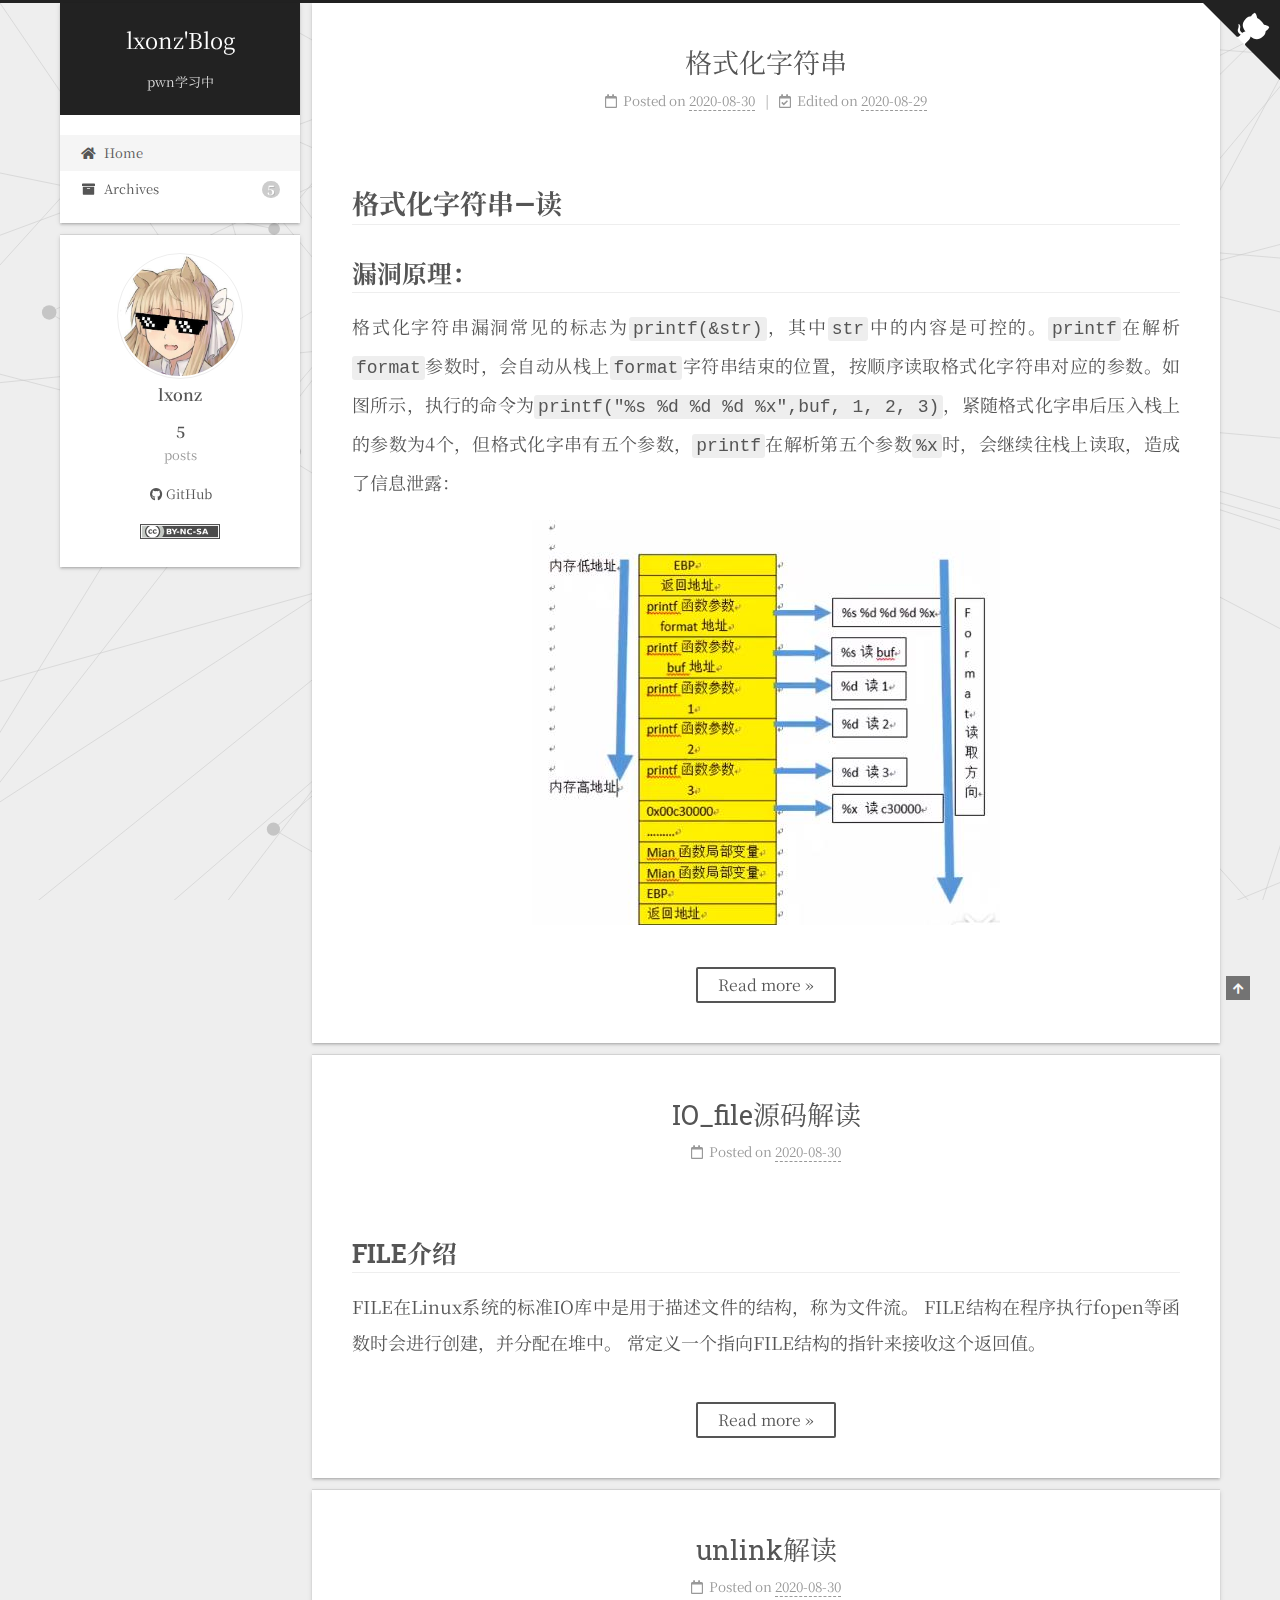
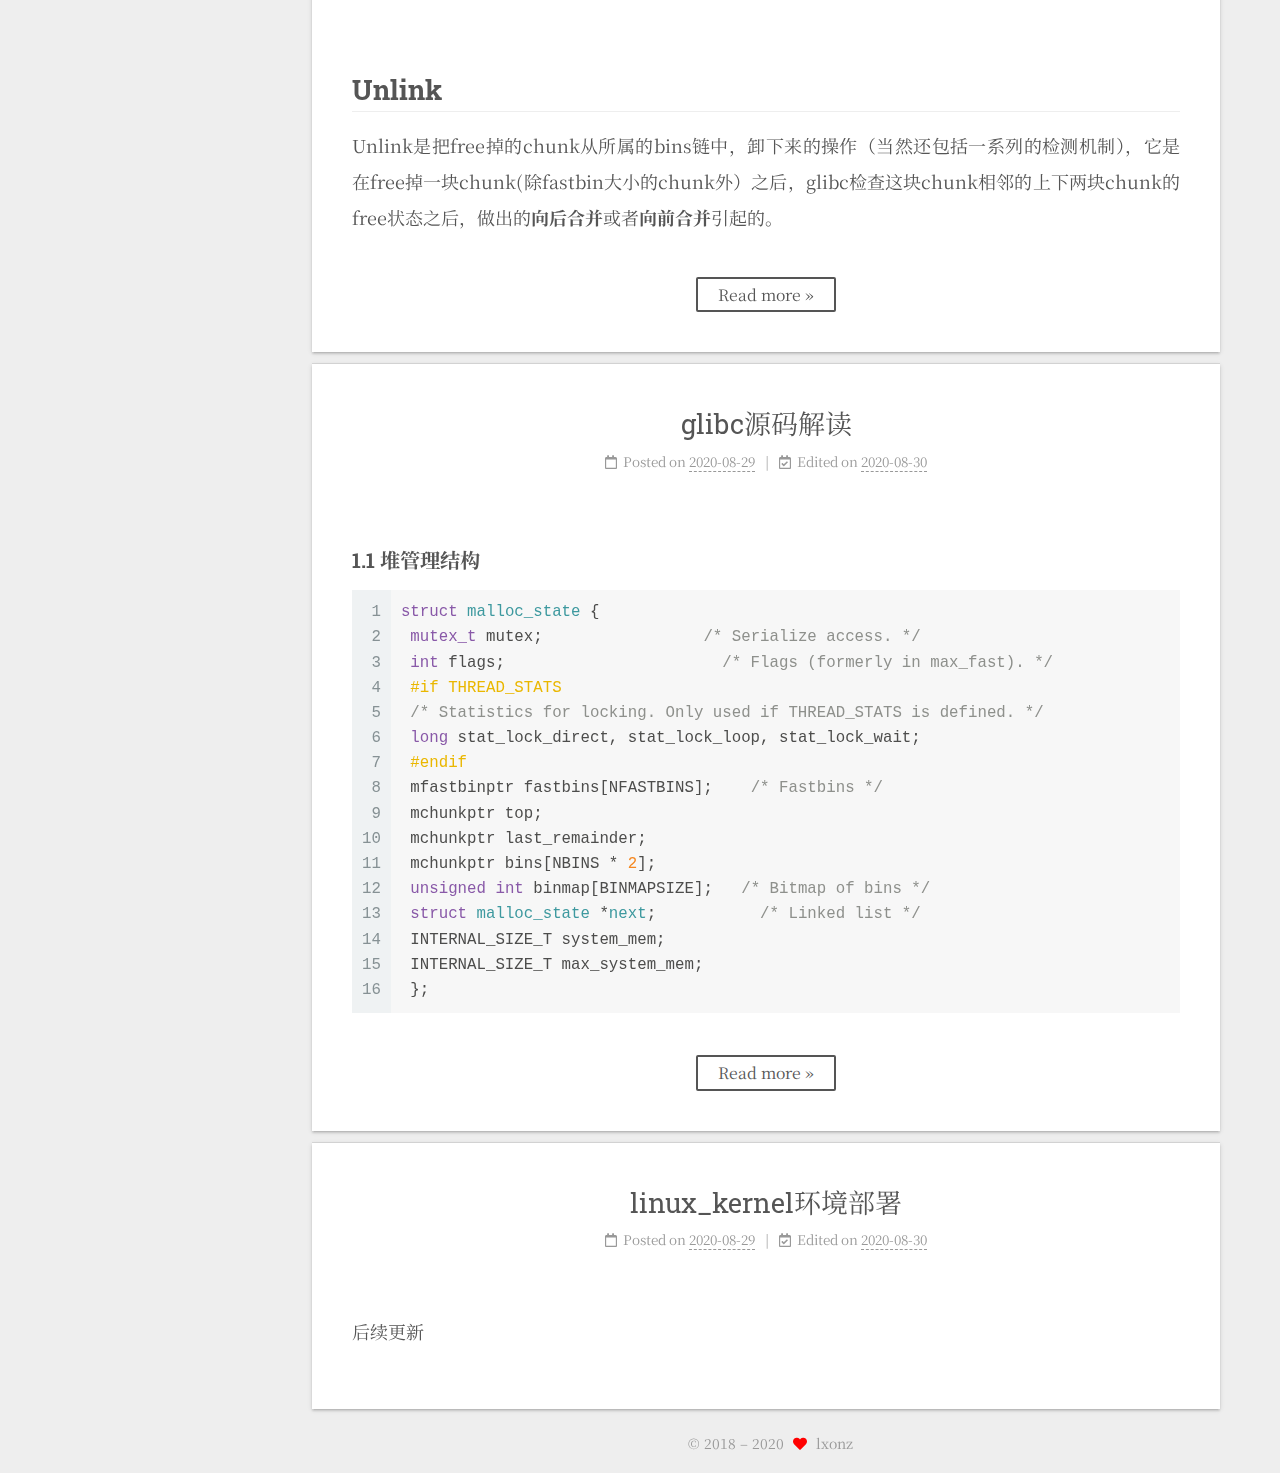
==== commit f061818d: "Site updated: 2020-08-30 03:36:56" ====
--- a/index.html
+++ b/index.html
@@ -116,7 +116,7 @@
   </li>
         <li class="menu-item menu-item-archives">
 
-    <a href="/archives/" rel="section"><i class="fa fa-archive fa-fw"></i>Archives<span class="badge">2</span></a>
+    <a href="/archives/" rel="section"><i class="fa fa-archive fa-fw"></i>Archives<span class="badge">5</span></a>
 
   </li>
   </ul>
@@ -222,7 +222,7 @@
   
   
   <article itemscope itemtype="http://schema.org/Article" class="post-block" lang="en">
-    <link itemprop="mainEntityOfPage" href="https://lxonz.github.io/2020/08/29/linux-kernel/">
+    <link itemprop="mainEntityOfPage" href="https://lxonz.github.io/2020/08/30/IO-file/">
 
     <span hidden itemprop="author" itemscope itemtype="http://schema.org/Person">
       <meta itemprop="image" content="/images/lxonz.png">
@@ -236,7 +236,7 @@
       <header class="post-header">
         <h2 class="post-title" itemprop="name headline">
           
-            <a href="/2020/08/29/linux-kernel/" class="post-title-link" itemprop="url">linux_kernel</a>
+            <a href="/2020/08/30/IO-file/" class="post-title-link" itemprop="url">IO_file源码解读</a>
         </h2>
 
         <div class="post-meta">
@@ -247,7 +247,7 @@
               <span class="post-meta-item-text">Posted on</span>
               
 
-              <time title="Created: 2020-08-29 03:29:11 / Modified: 16:02:28" itemprop="dateCreated datePublished" datetime="2020-08-29T03:29:11+08:00">2020-08-29</time>
+              <time title="Created: 2020-08-30 03:29:11 / Modified: 03:36:35" itemprop="dateCreated datePublished" datetime="2020-08-30T03:29:11+08:00">2020-08-30</time>
             </span>
 
           
@@ -261,8 +261,217 @@
     <div class="post-body" itemprop="articleBody">
 
       
-          <figure class="highlight plain"><table><tr><td class="gutter"><pre><span class="line">1</span><br><span class="line">2</span><br><span class="line">3</span><br><span class="line">4</span><br><span class="line">5</span><br><span class="line">6</span><br><span class="line">7</span><br><span class="line">8</span><br><span class="line">9</span><br><span class="line">10</span><br></pre></td><td class="code"><pre><span class="line">欢迎来到 [Hexo](https:&#x2F;&#x2F;lxonz.github.io&#x2F;)！这是你的第一篇博文。</span><br><span class="line">测试文章</span><br><span class="line">12312</span><br><span class="line">3</span><br><span class="line">12</span><br><span class="line">312</span><br><span class="line">312</span><br><span class="line">3</span><br><span class="line">213</span><br><span class="line">1</span><br></pre></td></tr></table></figure>
-
+          <h2 id="FILE介绍"><a href="#FILE介绍" class="headerlink" title="FILE介绍"></a>FILE介绍</h2><p>FILE在Linux系统的标准IO库中是用于描述文件的结构，称为文件流。 FILE结构在程序执行fopen等函数时会进行创建，并分配在堆中。 常定义一个指向FILE结构的指针来接收这个返回值。</p>
+          <!--noindex-->
+            <div class="post-button">
+              <a class="btn" href="/2020/08/30/IO-file/#more" rel="contents">
+                Read more &raquo;
+              </a>
+            </div>
+          <!--/noindex-->
+        
+      
+    </div>
+
+    
+    
+    
+      <footer class="post-footer">
+        <div class="post-eof"></div>
+      </footer>
+  </article>
+  
+  
+  
+
+      
+  
+  
+  <article itemscope itemtype="http://schema.org/Article" class="post-block" lang="en">
+    <link itemprop="mainEntityOfPage" href="https://lxonz.github.io/2020/08/30/unlink/">
+
+    <span hidden itemprop="author" itemscope itemtype="http://schema.org/Person">
+      <meta itemprop="image" content="/images/lxonz.png">
+      <meta itemprop="name" content="lxonz">
+      <meta itemprop="description" content="">
+    </span>
+
+    <span hidden itemprop="publisher" itemscope itemtype="http://schema.org/Organization">
+      <meta itemprop="name" content="lxonz'Blog">
+    </span>
+      <header class="post-header">
+        <h2 class="post-title" itemprop="name headline">
+          
+            <a href="/2020/08/30/unlink/" class="post-title-link" itemprop="url">unlink解读</a>
+        </h2>
+
+        <div class="post-meta">
+            <span class="post-meta-item">
+              <span class="post-meta-item-icon">
+                <i class="far fa-calendar"></i>
+              </span>
+              <span class="post-meta-item-text">Posted on</span>
+              
+
+              <time title="Created: 2020-08-30 03:29:11 / Modified: 03:36:19" itemprop="dateCreated datePublished" datetime="2020-08-30T03:29:11+08:00">2020-08-30</time>
+            </span>
+
+          
+
+        </div>
+      </header>
+
+    
+    
+    
+    <div class="post-body" itemprop="articleBody">
+
+      
+          <h1 id="Unlink"><a href="#Unlink" class="headerlink" title="Unlink"></a>Unlink</h1><p>Unlink是把free掉的chunk从所属的bins链中，卸下来的操作（当然还包括一系列的检测机制），它是在free掉一块chunk(除fastbin大小的chunk外）之后，glibc检查这块chunk相邻的上下两块chunk的free状态之后，做出的<strong>向后合并</strong>或者<strong>向前合并</strong>引起的。</p>
+          <!--noindex-->
+            <div class="post-button">
+              <a class="btn" href="/2020/08/30/unlink/#more" rel="contents">
+                Read more &raquo;
+              </a>
+            </div>
+          <!--/noindex-->
+        
+      
+    </div>
+
+    
+    
+    
+      <footer class="post-footer">
+        <div class="post-eof"></div>
+      </footer>
+  </article>
+  
+  
+  
+
+      
+  
+  
+  <article itemscope itemtype="http://schema.org/Article" class="post-block" lang="en">
+    <link itemprop="mainEntityOfPage" href="https://lxonz.github.io/2020/08/29/glibc/">
+
+    <span hidden itemprop="author" itemscope itemtype="http://schema.org/Person">
+      <meta itemprop="image" content="/images/lxonz.png">
+      <meta itemprop="name" content="lxonz">
+      <meta itemprop="description" content="">
+    </span>
+
+    <span hidden itemprop="publisher" itemscope itemtype="http://schema.org/Organization">
+      <meta itemprop="name" content="lxonz'Blog">
+    </span>
+      <header class="post-header">
+        <h2 class="post-title" itemprop="name headline">
+          
+            <a href="/2020/08/29/glibc/" class="post-title-link" itemprop="url">glibc源码解读</a>
+        </h2>
+
+        <div class="post-meta">
+            <span class="post-meta-item">
+              <span class="post-meta-item-icon">
+                <i class="far fa-calendar"></i>
+              </span>
+              <span class="post-meta-item-text">Posted on</span>
+
+              <time title="Created: 2020-08-29 03:29:11" itemprop="dateCreated datePublished" datetime="2020-08-29T03:29:11+08:00">2020-08-29</time>
+            </span>
+              <span class="post-meta-item">
+                <span class="post-meta-item-icon">
+                  <i class="far fa-calendar-check"></i>
+                </span>
+                <span class="post-meta-item-text">Edited on</span>
+                <time title="Modified: 2020-08-30 03:36:44" itemprop="dateModified" datetime="2020-08-30T03:36:44+08:00">2020-08-30</time>
+              </span>
+
+          
+
+        </div>
+      </header>
+
+    
+    
+    
+    <div class="post-body" itemprop="articleBody">
+
+      
+          <h4 id="1-1-堆管理结构"><a href="#1-1-堆管理结构" class="headerlink" title="1.1 堆管理结构"></a>1.1 堆管理结构</h4><figure class="highlight cpp"><table><tr><td class="gutter"><pre><span class="line">1</span><br><span class="line">2</span><br><span class="line">3</span><br><span class="line">4</span><br><span class="line">5</span><br><span class="line">6</span><br><span class="line">7</span><br><span class="line">8</span><br><span class="line">9</span><br><span class="line">10</span><br><span class="line">11</span><br><span class="line">12</span><br><span class="line">13</span><br><span class="line">14</span><br><span class="line">15</span><br><span class="line">16</span><br></pre></td><td class="code"><pre><span class="line"><span class="class"><span class="keyword">struct</span> <span class="title">malloc_state</span> &#123;</span></span><br><span class="line"> <span class="keyword">mutex_t</span> mutex;                 <span class="comment">/* Serialize access. */</span></span><br><span class="line"> <span class="keyword">int</span> flags;                       <span class="comment">/* Flags (formerly in max_fast). */</span></span><br><span class="line"> <span class="meta">#<span class="meta-keyword">if</span> THREAD_STATS</span></span><br><span class="line"> <span class="comment">/* Statistics for locking. Only used if THREAD_STATS is defined. */</span></span><br><span class="line"> <span class="keyword">long</span> stat_lock_direct, stat_lock_loop, stat_lock_wait;</span><br><span class="line"> <span class="meta">#<span class="meta-keyword">endif</span></span></span><br><span class="line"> mfastbinptr fastbins[NFASTBINS];    <span class="comment">/* Fastbins */</span></span><br><span class="line"> mchunkptr top;</span><br><span class="line"> mchunkptr last_remainder;</span><br><span class="line"> mchunkptr bins[NBINS * <span class="number">2</span>];</span><br><span class="line"> <span class="keyword">unsigned</span> <span class="keyword">int</span> binmap[BINMAPSIZE];   <span class="comment">/* Bitmap of bins */</span></span><br><span class="line"> <span class="class"><span class="keyword">struct</span> <span class="title">malloc_state</span> *<span class="title">next</span>;</span>           <span class="comment">/* Linked list */</span></span><br><span class="line"> INTERNAL_SIZE_T system_mem;</span><br><span class="line"> INTERNAL_SIZE_T max_system_mem;</span><br><span class="line"> &#125;;</span><br></pre></td></tr></table></figure>
+          <!--noindex-->
+            <div class="post-button">
+              <a class="btn" href="/2020/08/29/glibc/#more" rel="contents">
+                Read more &raquo;
+              </a>
+            </div>
+          <!--/noindex-->
+        
+      
+    </div>
+
+    
+    
+    
+      <footer class="post-footer">
+        <div class="post-eof"></div>
+      </footer>
+  </article>
+  
+  
+  
+
+      
+  
+  
+  <article itemscope itemtype="http://schema.org/Article" class="post-block" lang="en">
+    <link itemprop="mainEntityOfPage" href="https://lxonz.github.io/2020/08/29/linux-kernel/">
+
+    <span hidden itemprop="author" itemscope itemtype="http://schema.org/Person">
+      <meta itemprop="image" content="/images/lxonz.png">
+      <meta itemprop="name" content="lxonz">
+      <meta itemprop="description" content="">
+    </span>
+
+    <span hidden itemprop="publisher" itemscope itemtype="http://schema.org/Organization">
+      <meta itemprop="name" content="lxonz'Blog">
+    </span>
+      <header class="post-header">
+        <h2 class="post-title" itemprop="name headline">
+          
+            <a href="/2020/08/29/linux-kernel/" class="post-title-link" itemprop="url">linux_kernel环境部署</a>
+        </h2>
+
+        <div class="post-meta">
+            <span class="post-meta-item">
+              <span class="post-meta-item-icon">
+                <i class="far fa-calendar"></i>
+              </span>
+              <span class="post-meta-item-text">Posted on</span>
+
+              <time title="Created: 2020-08-29 03:29:11" itemprop="dateCreated datePublished" datetime="2020-08-29T03:29:11+08:00">2020-08-29</time>
+            </span>
+              <span class="post-meta-item">
+                <span class="post-meta-item-icon">
+                  <i class="far fa-calendar-check"></i>
+                </span>
+                <span class="post-meta-item-text">Edited on</span>
+                <time title="Modified: 2020-08-30 03:30:27" itemprop="dateModified" datetime="2020-08-30T03:30:27+08:00">2020-08-30</time>
+              </span>
+
+          
+
+        </div>
+      </header>
+
+    
+    
+    
+    <div class="post-body" itemprop="articleBody">
+
+      
+          <p>后续更新</p>
 
       
     </div>
@@ -346,7 +555,7 @@
       <div class="site-state-item site-state-posts">
           <a href="/archives/">
         
-          <span class="site-state-item-count">2</span>
+          <span class="site-state-item-count">5</span>
           <span class="site-state-item-name">posts</span>
         </a>
       </div>
@@ -442,5 +651,5 @@
 
   
 
-</body>
+<script src="/live2dw/lib/L2Dwidget.min.js?094cbace49a39548bed64abff5988b05"></script><script>L2Dwidget.init({"pluginRootPath":"live2dw/","pluginJsPath":"lib/","pluginModelPath":"assets/","tagMode":false,"log":false,"model":{"jsonPath":"live2d-widget-model-z16"},"display":{"position":"right","width":150,"height":300},"mobile":{"show":false}});</script></body>
 </html>
--- a/css/main.css
+++ b/css/main.css
@@ -1237,7 +1237,7 @@
 }
 .links-of-author a::before,
 .links-of-author span.exturl::before {
-  background: #5b144b;
+  background: #50ffff;
   border-radius: 50%;
   content: ' ';
   display: inline-block;
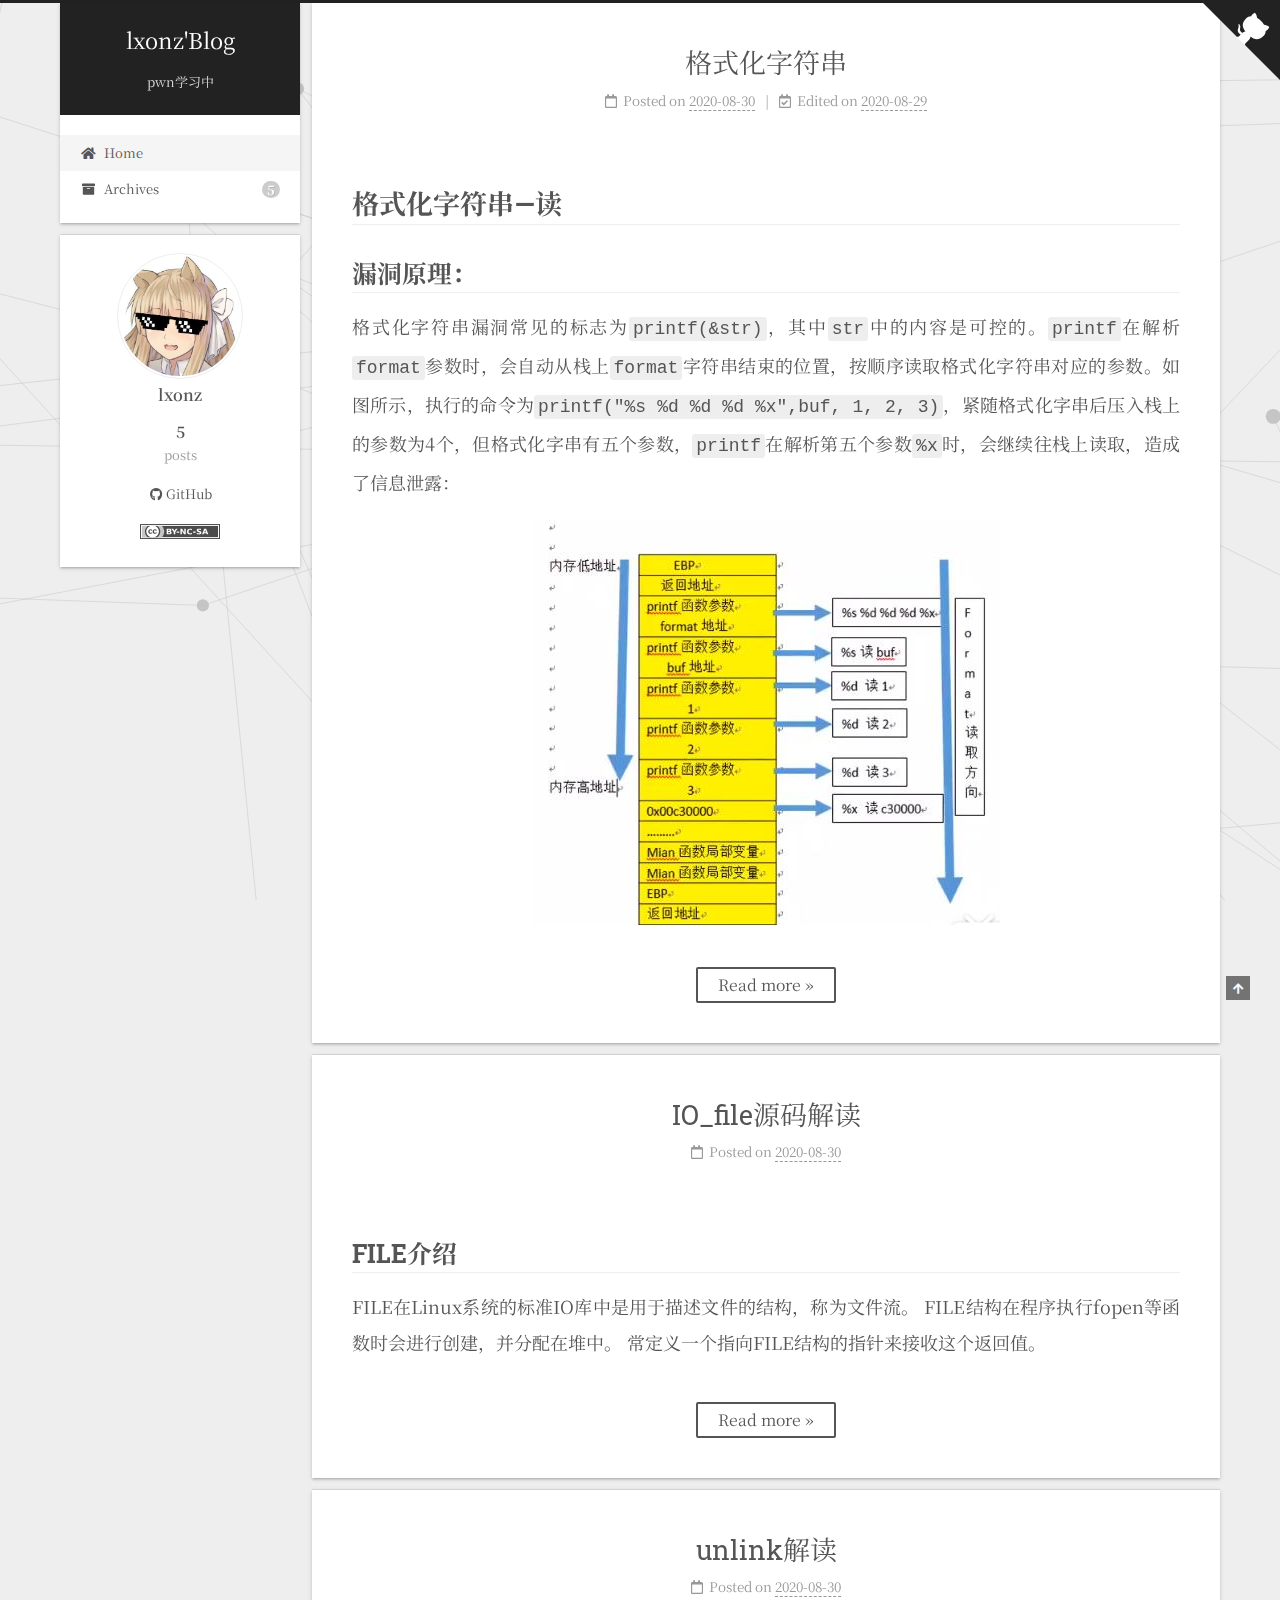
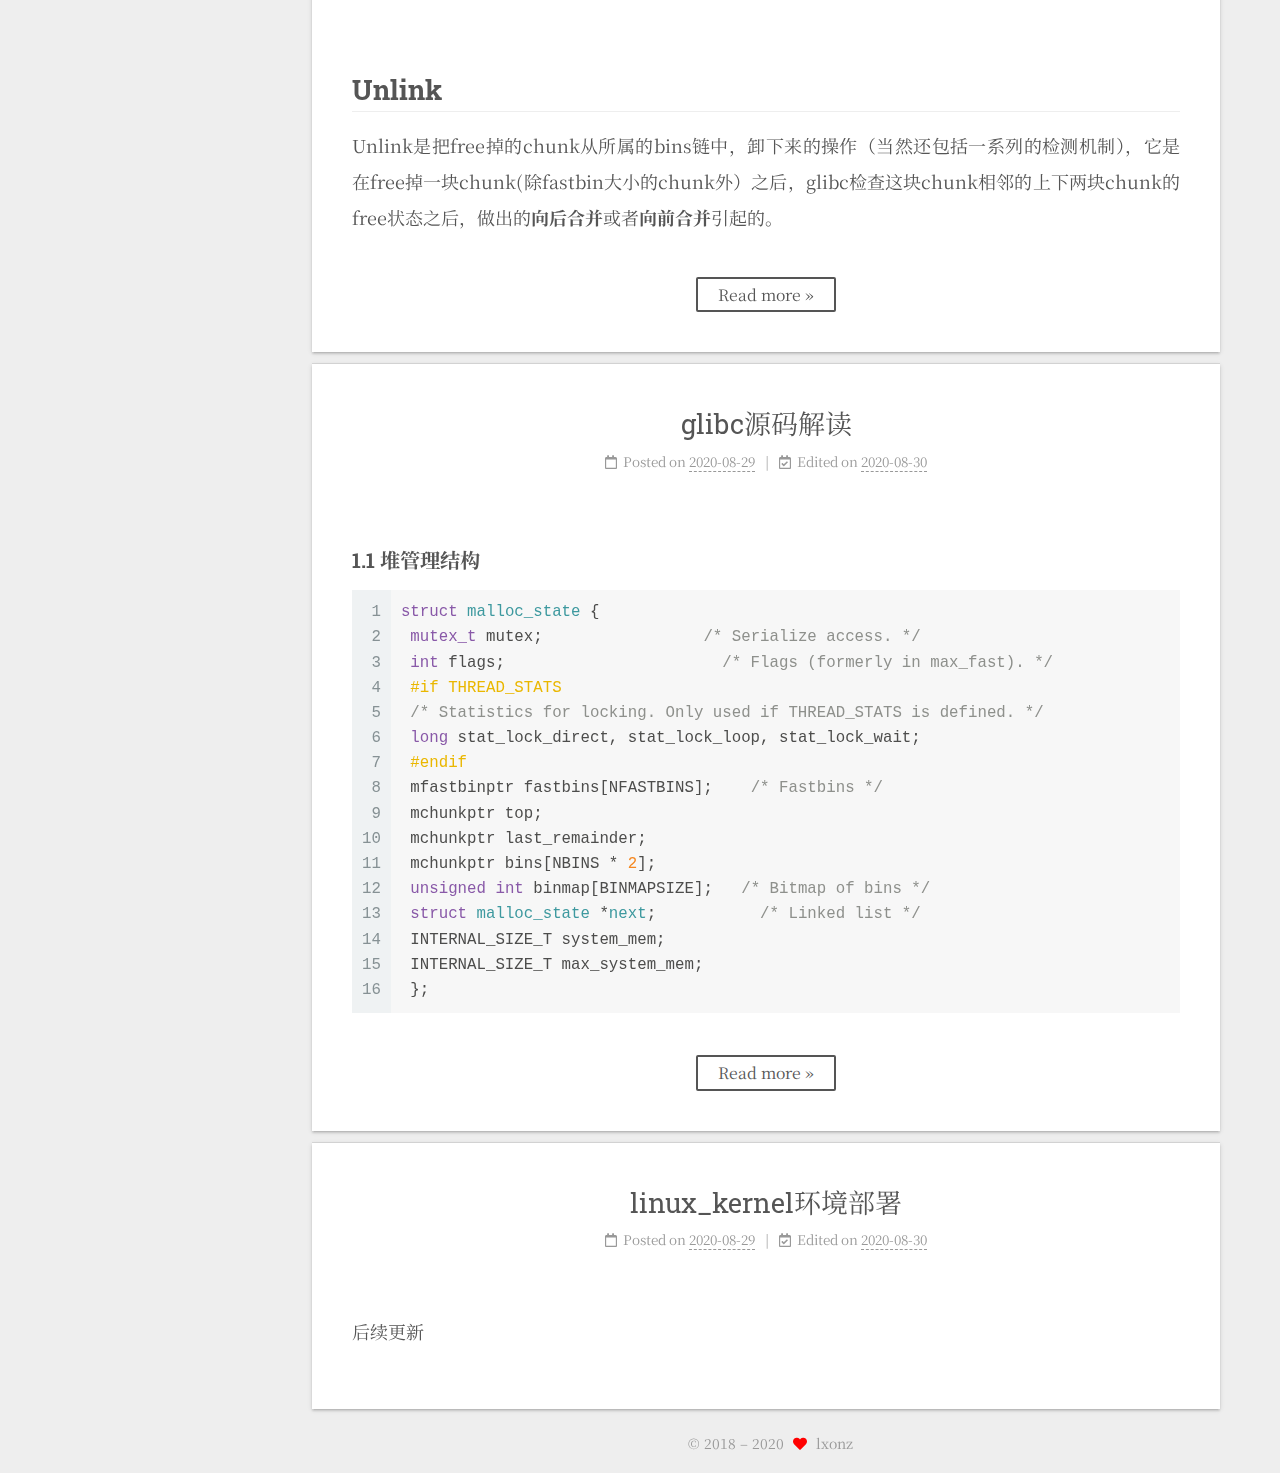
==== commit 6af54097: "Site updated: 2020-08-30 03:40:31" ====
--- a/index.html
+++ b/index.html
@@ -12,7 +12,7 @@
 
 <link rel="stylesheet" href="/css/main.css">
 
-<link rel="stylesheet" href="https://fonts.loli.net/css?family=Noto Serif SC:300,300italic,400,400italic,700,700italic|Roboto Slab:300,300italic,400,400italic,700,700italic|PT Mono:300,300italic,400,400italic,700,700italic&display=swap&subset=latin,latin-ext">
+<link rel="stylesheet" href="https://fonts.loli.net/css?family=Noto Serif SC:300,300italic,400,400italic,700,700italic|Roboto Slab:300,300italic,400,400italic,700,700italic|30:300,300italic,400,400italic,700,700italic|PT Mono:300,300italic,400,400italic,700,700italic&display=swap&subset=latin,latin-ext">
 <link rel="stylesheet" href="/lib/font-awesome/css/all.min.css">
 
 <script id="hexo-configurations">
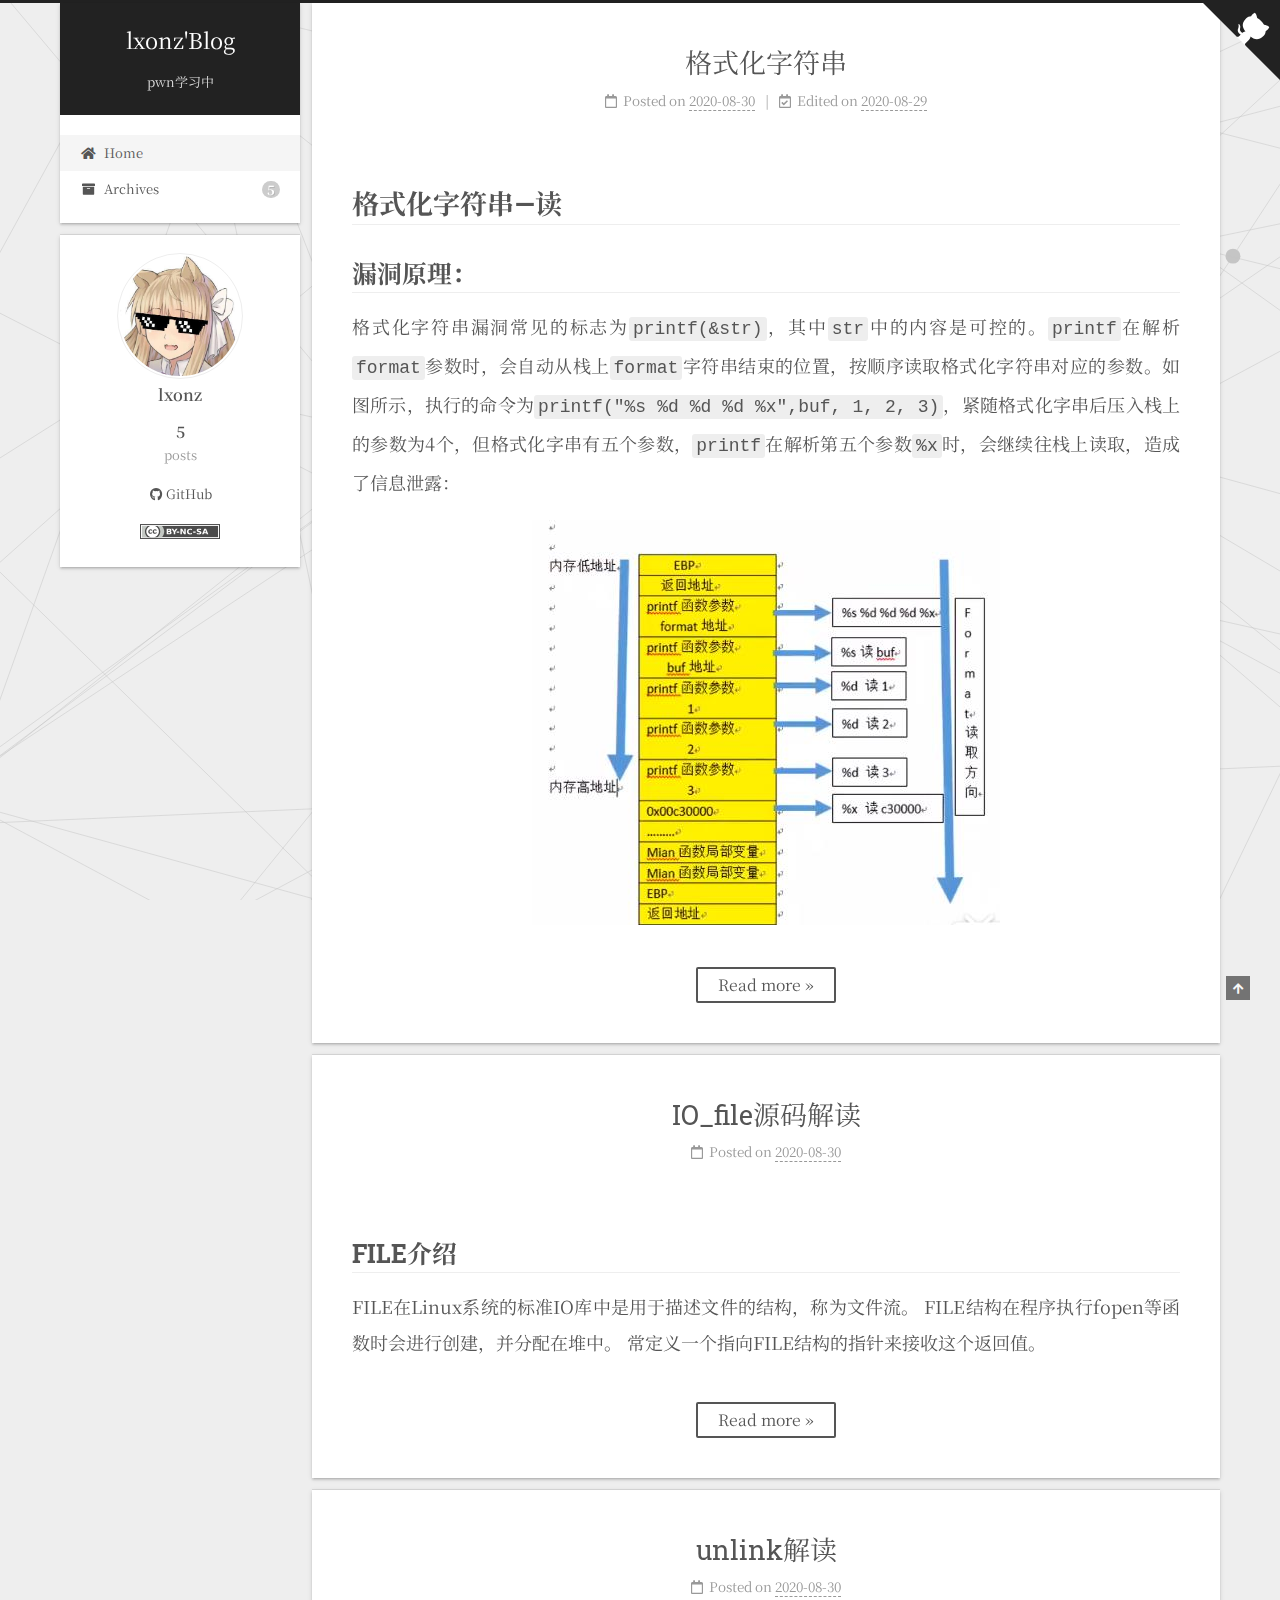
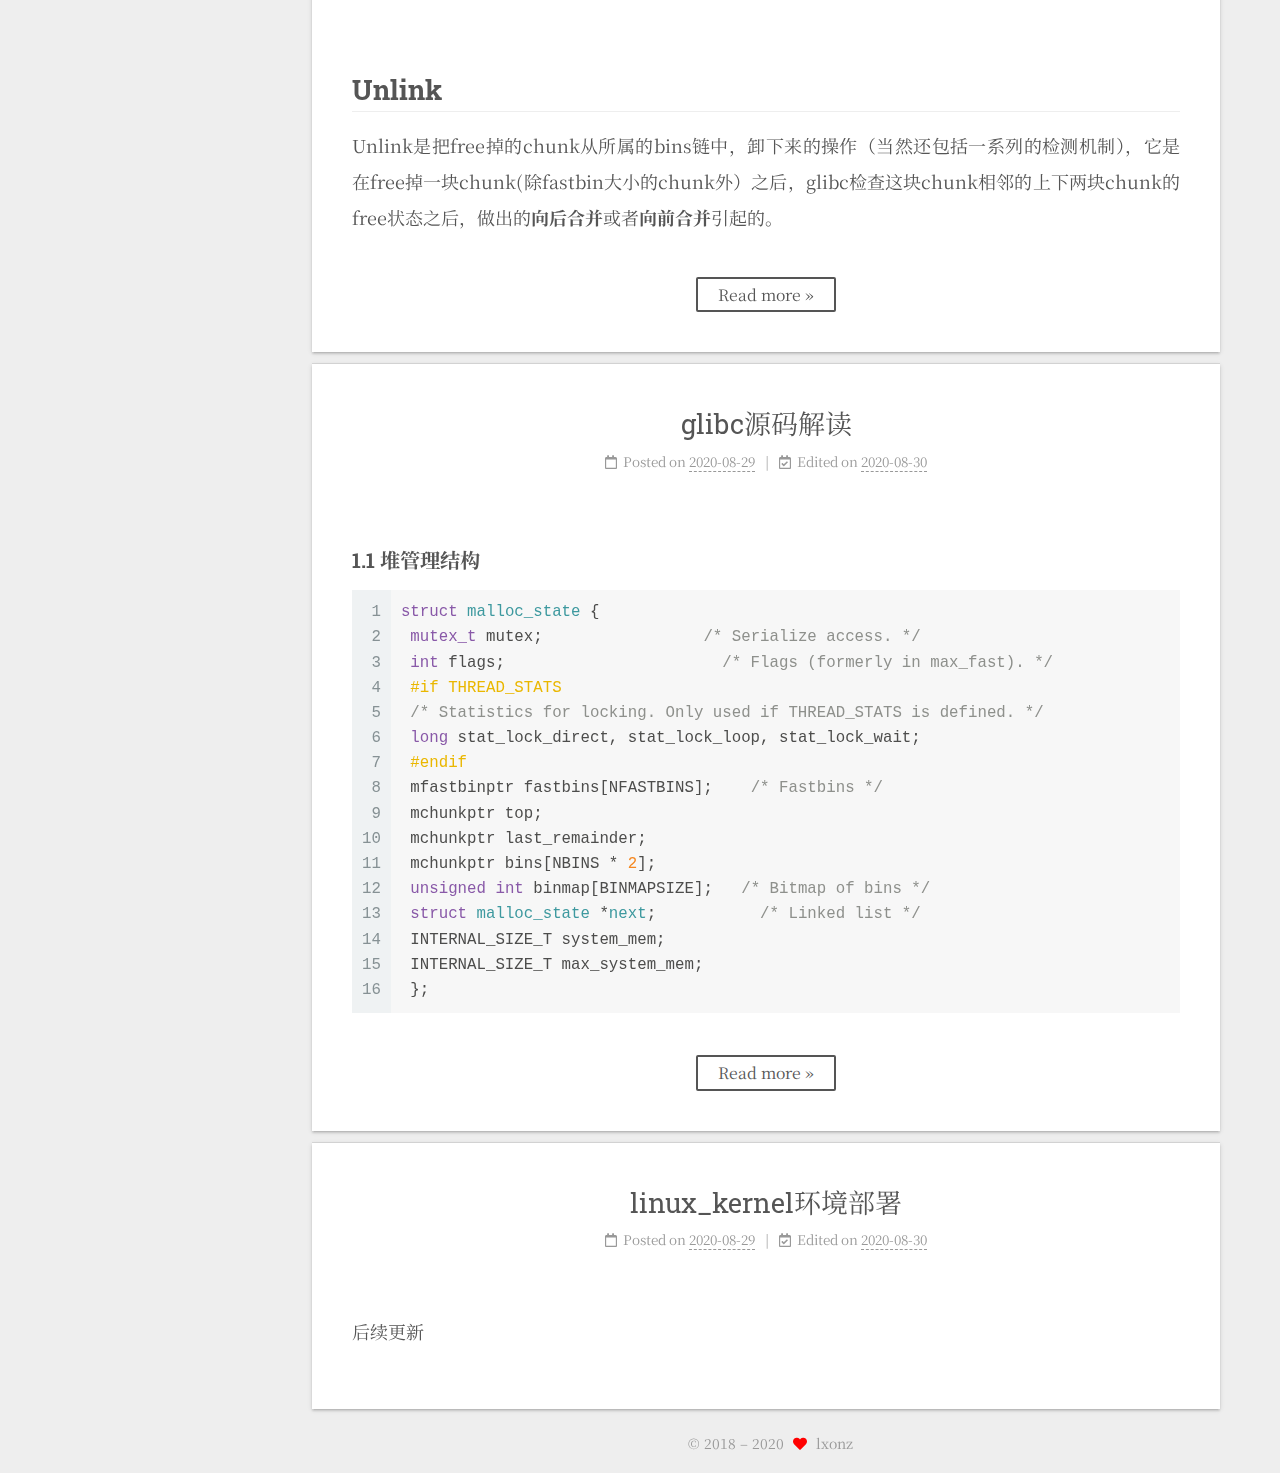
==== commit 0617e63b: "Site updated: 2020-08-30 03:45:48" ====
--- a/index.html
+++ b/index.html
@@ -12,7 +12,7 @@
 
 <link rel="stylesheet" href="/css/main.css">
 
-<link rel="stylesheet" href="https://fonts.loli.net/css?family=Noto Serif SC:300,300italic,400,400italic,700,700italic|Roboto Slab:300,300italic,400,400italic,700,700italic|30:300,300italic,400,400italic,700,700italic|PT Mono:300,300italic,400,400italic,700,700italic&display=swap&subset=latin,latin-ext">
+<link rel="stylesheet" href="https://fonts.loli.net/css?family=Noto Serif SC:300,300italic,400,400italic,700,700italic|Roboto Slab:300,300italic,400,400italic,700,700italic|PT Mono:300,300italic,400,400italic,700,700italic&display=swap&subset=latin,latin-ext">
 <link rel="stylesheet" href="/lib/font-awesome/css/all.min.css">
 
 <script id="hexo-configurations">
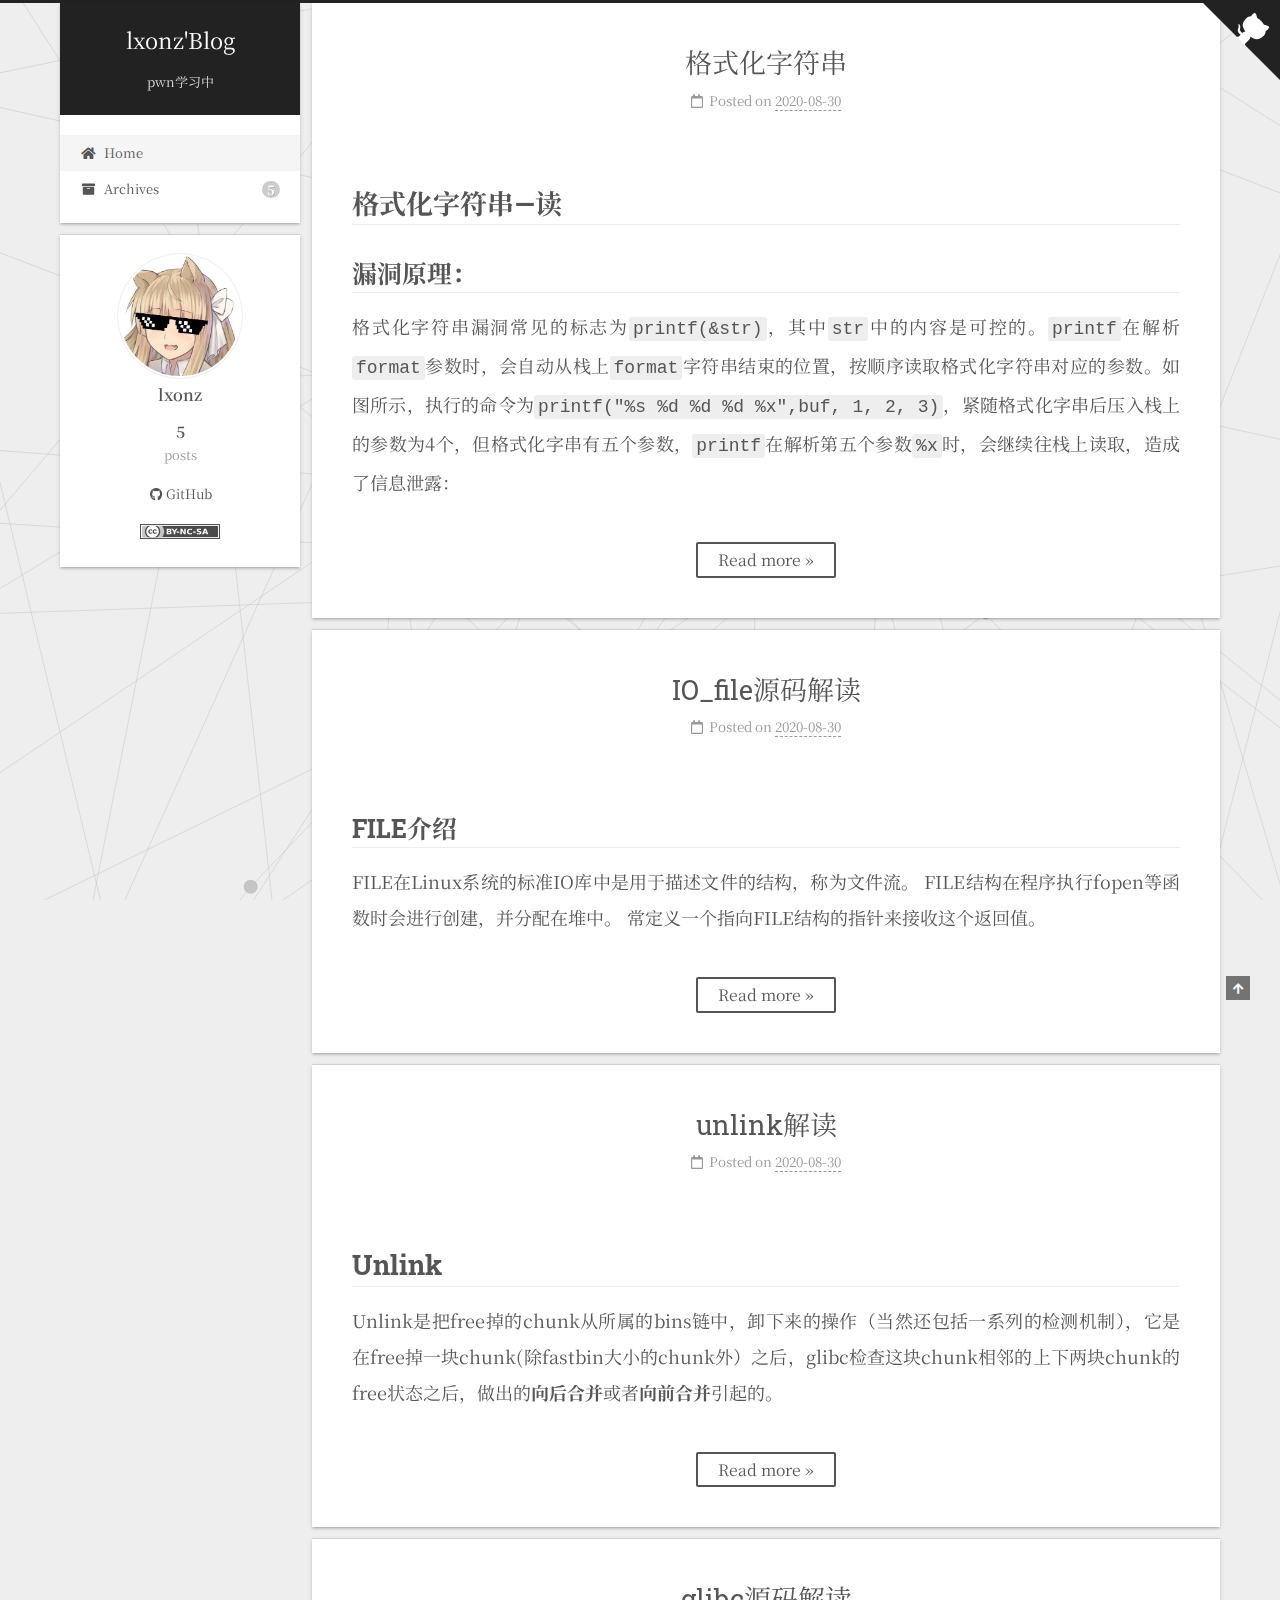
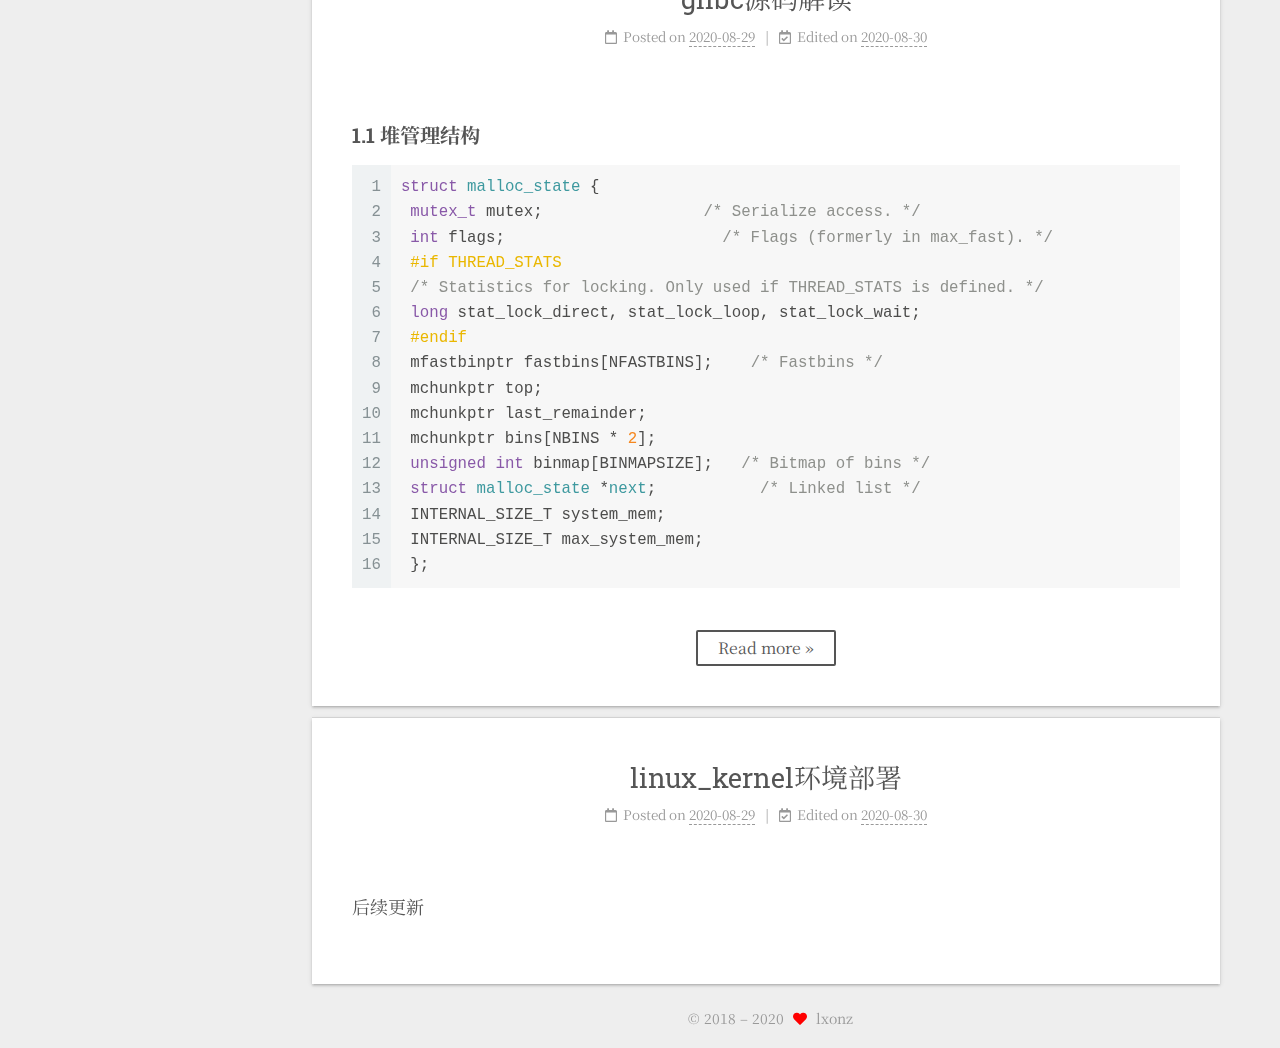
==== commit 65a7f620: "Site updated: 2020-08-30 04:37:59" ====
--- a/index.html
+++ b/index.html
@@ -172,16 +172,10 @@
                 <i class="far fa-calendar"></i>
               </span>
               <span class="post-meta-item-text">Posted on</span>
-
-              <time title="Created: 2020-08-30 03:29:11" itemprop="dateCreated datePublished" datetime="2020-08-30T03:29:11+08:00">2020-08-30</time>
+              
+
+              <time title="Created: 2020-08-30 03:29:11 / Modified: 04:37:36" itemprop="dateCreated datePublished" datetime="2020-08-30T03:29:11+08:00">2020-08-30</time>
             </span>
-              <span class="post-meta-item">
-                <span class="post-meta-item-icon">
-                  <i class="far fa-calendar-check"></i>
-                </span>
-                <span class="post-meta-item-text">Edited on</span>
-                <time title="Modified: 2020-08-29 18:19:41" itemprop="dateModified" datetime="2020-08-29T18:19:41+08:00">2020-08-29</time>
-              </span>
 
           
 
@@ -195,7 +189,6 @@
 
       
           <h1 id="格式化字符串—读"><a href="#格式化字符串—读" class="headerlink" title="格式化字符串—读"></a>格式化字符串—读</h1><h2 id="漏洞原理："><a href="#漏洞原理：" class="headerlink" title="漏洞原理："></a>漏洞原理：</h2><p>格式化字符串漏洞常见的标志为<code>printf(&amp;str)</code>，其中<code>str</code>中的内容是可控的。<code>printf</code>在解析<code>format</code>参数时，会自动从栈上<code>format</code>字符串结束的位置，按顺序读取格式化字符串对应的参数。如图所示，执行的命令为<code>printf(&quot;%s %d %d %d %x&quot;,buf, 1, 2, 3)</code>，紧随格式化字串后压入栈上的参数为4个，但格式化字串有五个参数，<code>printf</code>在解析第五个参数<code>%x</code>时，会继续往栈上读取，造成了信息泄露：</p>
-<img src="/2020/08/30/%E6%A0%BC%E5%BC%8F%E5%8C%96%E5%AD%97%E7%AC%A6%E4%B8%B2/tupian.jpg" class title="This is an test image">
           <!--noindex-->
             <div class="post-button">
               <a class="btn" href="/2020/08/30/%E6%A0%BC%E5%BC%8F%E5%8C%96%E5%AD%97%E7%AC%A6%E4%B8%B2/#more" rel="contents">
